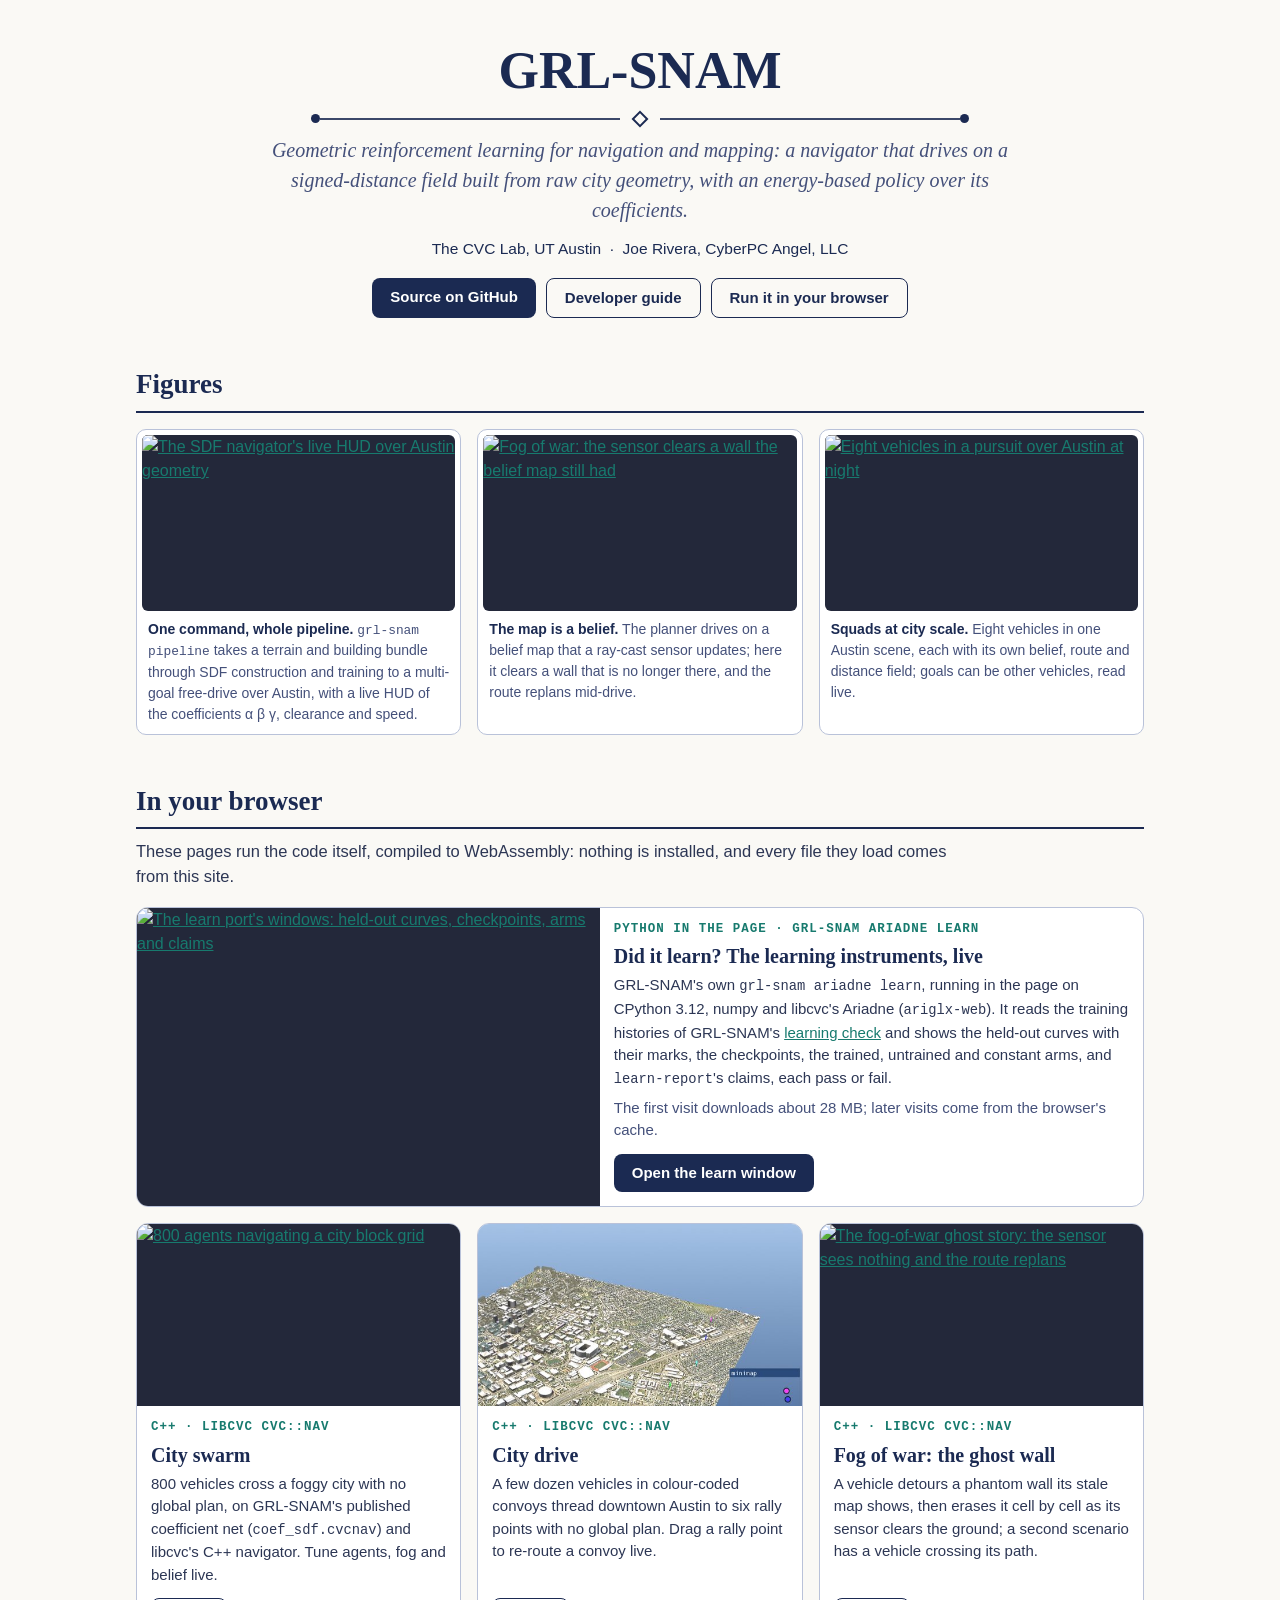
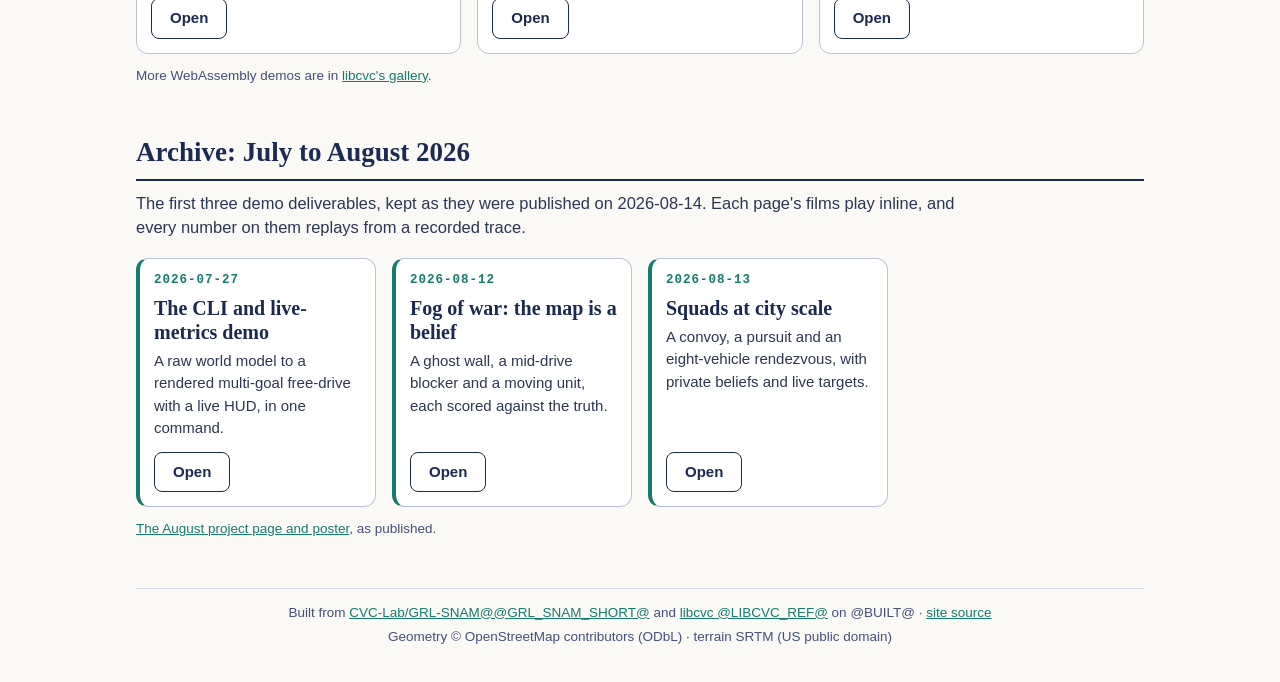
==== site/index.html @ 5bf533a5 "Build the site from CVC-Lab/GRL-SNAM main with an Actions workflow The site becomes GRL-SNAM's proje" ====
<!DOCTYPE html>
<html lang="en">
<head>
<meta charset="utf-8">
<meta name="viewport" content="width=device-width, initial-scale=1">
<title>GRL-SNAM</title>
<meta name="description" content="GRL-SNAM: geometric reinforcement learning for navigation and mapping. Figures, demos that run in the browser, and the July to August 2026 deliverables.">
<link rel="stylesheet" href="style.css">
</head>
<body>
<div class="wrap">

  <h1>GRL-SNAM</h1>
  <div class="ornament"><span class="dot"></span><span class="line"></span><span class="diamond"></span><span class="line"></span><span class="dot"></span></div>
  <p class="tagline">Geometric reinforcement learning for navigation and mapping: a navigator that drives on a
  signed-distance field built from raw city geometry, with an energy-based policy over its coefficients.</p>
  <p class="authors">The CVC Lab, UT Austin &nbsp;·&nbsp; Joe Rivera, CyberPC Angel, LLC</p>
  <div class="actions">
    <a class="btn" href="https://github.com/CVC-Lab/GRL-SNAM">Source on GitHub</a>
    <a class="btn ghost" href="https://github.com/CVC-Lab/GRL-SNAM/blob/main/docs/developer-guide.md">Developer guide</a>
    <a class="btn ghost" href="#browser">Run it in your browser</a>
  </div>

  <h2 id="figures">Figures</h2>
  <div class="figures">
    <figure>
      <a href="archive/2026-08/assets/grl_freedrive_hud.png"><img src="archive/2026-08/assets/grl_freedrive_hud.png" alt="The SDF navigator's live HUD over Austin geometry" loading="lazy"></a>
      <figcaption><b>One command, whole pipeline.</b> <code>grl-snam pipeline</code> takes a terrain and
      building bundle through SDF construction and training to a multi-goal free-drive over Austin, with a
      live HUD of the coefficients α β γ, clearance and speed.</figcaption>
    </figure>
    <figure>
      <a href="archive/2026-08/assets/fog_ghost_c.png"><img src="archive/2026-08/assets/fog_ghost_c.png" alt="Fog of war: the sensor clears a wall the belief map still had" loading="lazy"></a>
      <figcaption><b>The map is a belief.</b> The planner drives on a belief map that a ray-cast sensor
      updates; here it clears a wall that is no longer there, and the route replans mid-drive.</figcaption>
    </figure>
    <figure>
      <a href="archive/2026-08/assets/city_pursuit.png"><img src="archive/2026-08/assets/city_pursuit.png" alt="Eight vehicles in a pursuit over Austin at night" loading="lazy"></a>
      <figcaption><b>Squads at city scale.</b> Eight vehicles in one Austin scene, each with its own belief,
      route and distance field; goals can be other vehicles, read live.</figcaption>
    </figure>
  </div>

  <h2 id="browser">In your browser</h2>
  <p class="lede">These pages run the code itself, compiled to WebAssembly: nothing is installed, and every
  file they load comes from this site.</p>
  <div class="cards">
<!-- learn:begin -->
    <div class="card feature">
      <a class="thumb" href="learn/"><img src="img/learn.png" alt="The learn port's windows: held-out curves, checkpoints, arms and claims"></a>
      <div class="body">
        <div class="tag">Python in the page · grl-snam ariadne learn</div>
        <h3>Did it learn? The learning instruments, live</h3>
        <p>GRL-SNAM's own <code>grl-snam ariadne learn</code>, running in the page on CPython 3.12, numpy
        and libcvc's Ariadne (<code>ariglx-web</code>). It reads the training histories of GRL-SNAM's
        <a href="https://github.com/CVC-Lab/GRL-SNAM/blob/main/docs/learning-validation.md">learning check</a>
        and shows the held-out curves with their marks, the checkpoints, the trained, untrained and
        constant arms, and <code>learn-report</code>'s claims, each pass or fail.</p>
        <p class="note">The first visit downloads about 28 MB; later visits come from the browser's cache.</p>
        <div class="go"><a class="btn" href="learn/">Open the learn window</a></div>
      </div>
    </div>
<!-- learn:end -->
    <div class="card">
      <a class="thumb" href="https://transfix.github.io/libcvc/nav_city_swarm/"><img src="img/nav_city_swarm.jpg" alt="800 agents navigating a city block grid" loading="lazy"></a>
      <div class="body">
        <div class="tag">C++ · libcvc cvc::nav</div>
        <h3>City swarm</h3>
        <p>800 vehicles cross a foggy city with no global plan, on GRL-SNAM's published coefficient net
        (<code>coef_sdf.cvcnav</code>) and libcvc's C++ navigator. Tune agents, fog and belief live.</p>
        <div class="go"><a class="btn ghost" href="https://transfix.github.io/libcvc/nav_city_swarm/">Open</a></div>
      </div>
    </div>
    <div class="card">
      <a class="thumb" href="https://transfix.github.io/libcvc/nav_city_drive/"><img src="img/nav_city_drive.jpg" alt="Convoys over downtown Austin, with the minimap" loading="lazy"></a>
      <div class="body">
        <div class="tag">C++ · libcvc cvc::nav</div>
        <h3>City drive</h3>
        <p>A few dozen vehicles in colour-coded convoys thread downtown Austin to six rally points with no
        global plan. Drag a rally point to re-route a convoy live.</p>
        <div class="go"><a class="btn ghost" href="https://transfix.github.io/libcvc/nav_city_drive/">Open</a></div>
      </div>
    </div>
    <div class="card">
      <a class="thumb" href="https://transfix.github.io/libcvc/nav_fog_ghost/"><img src="img/nav_fog_ghost.jpg" alt="The fog-of-war ghost story: the sensor sees nothing and the route replans" loading="lazy"></a>
      <div class="body">
        <div class="tag">C++ · libcvc cvc::nav</div>
        <h3>Fog of war: the ghost wall</h3>
        <p>A vehicle detours a phantom wall its stale map shows, then erases it cell by cell as its sensor
        clears the ground; a second scenario has a vehicle crossing its path.</p>
        <div class="go"><a class="btn ghost" href="https://transfix.github.io/libcvc/nav_fog_ghost/">Open</a></div>
      </div>
    </div>
  </div>
  <p class="note">More WebAssembly demos are in <a href="https://transfix.github.io/libcvc/">libcvc's gallery</a>.</p>

  <h2 id="archive">Archive: July to August 2026</h2>
  <p class="lede">The first three demo deliverables, kept as they were published on 2026-08-14. Each page's
  films play inline, and every number on them replays from a recorded trace.</p>
  <div class="cards compact">
    <div class="card">
      <div class="body">
        <div class="tag">2026-07-27</div>
        <h3>The CLI and live-metrics demo</h3>
        <p>A raw world model to a rendered multi-goal free-drive with a live HUD, in one command.</p>
        <div class="go"><a class="btn ghost" href="archive/2026-08/2026-07-grl-snam-cli-demo/">Open</a></div>
      </div>
    </div>
    <div class="card">
      <div class="body">
        <div class="tag">2026-08-12</div>
        <h3>Fog of war: the map is a belief</h3>
        <p>A ghost wall, a mid-drive blocker and a moving unit, each scored against the truth.</p>
        <div class="go"><a class="btn ghost" href="archive/2026-08/2026-08-fog-of-war-nav/">Open</a></div>
      </div>
    </div>
    <div class="card">
      <div class="body">
        <div class="tag">2026-08-13</div>
        <h3>Squads at city scale</h3>
        <p>A convoy, a pursuit and an eight-vehicle rendezvous, with private beliefs and live targets.</p>
        <div class="go"><a class="btn ghost" href="archive/2026-08/2026-08-fog-of-war-at-city-scale/">Open</a></div>
      </div>
    </div>
  </div>
  <p class="note"><a href="archive/2026-08/">The August project page and poster</a>, as published.</p>

  <div class="foot">
    <p>Built from <a href="https://github.com/CVC-Lab/GRL-SNAM/tree/@GRL_SNAM_SHA@">CVC-Lab/GRL-SNAM@@GRL_SNAM_SHORT@</a>
    and <a href="https://github.com/transfix/libcvc/tree/@LIBCVC_REF@">libcvc @LIBCVC_REF@</a> on @BUILT@ ·
    <a href="https://github.com/transfix/grl-snam-demos">site source</a></p>
    <p>Geometry © OpenStreetMap contributors (ODbL) · terrain SRTM (US public domain)</p>
  </div>

</div>
</body>
</html>
---- site/style.css ----
/* The landing page's style: the archive's palette and type (archive/2026-08/index.html), as tokens,
   with a dark variant. No inline style on the page, so it runs under a strict CSP. */
:root {
  --navy: #1b2a52; --navy-soft: #44507a; --hairline: #d3dae8; --card-line: #b9c2d9;
  --teal: #177a6e; --sienna: #b34e1f; --paper: #faf9f5; --body: #2c3654; --card: #ffffff;
  --tile: #23283a; --btn-text: #ffffff; --btn-hover: #2a3d74;
  color-scheme: light dark;
}
@media (prefers-color-scheme: dark) {
  :root {
    --navy: #c9d4f2; --navy-soft: #9aa6c8; --hairline: #2c3550; --card-line: #36405e;
    --teal: #4fc3b0; --sienna: #e08a5c; --paper: #11151f; --body: #d6dcec; --card: #181d2a;
    --tile: #0d1117; --btn-text: #11151f; --btn-hover: #e4eaf8;
  }
}
* { margin: 0; padding: 0; box-sizing: border-box; }
body { background: var(--paper); color: var(--body); line-height: 1.5;
       font-family: "Segoe UI", -apple-system, "Helvetica Neue", Arial, sans-serif; }
a { color: var(--teal); }
code { font-family: Consolas, "SF Mono", Menlo, monospace; font-size: .92em; }
.wrap { max-width: 1040px; margin: 0 auto; padding: 44px 16px 40px; }

h1 { font-family: Cambria, Georgia, "Times New Roman", serif; color: var(--navy);
     font-size: clamp(34px, 6vw, 52px); line-height: 1.05; text-align: center; }
.ornament { display: flex; align-items: center; justify-content: center; padding: 14px 0 10px; }
.ornament .line { width: min(300px, 28vw); height: 2px; background: var(--navy); opacity: .85; }
.ornament .dot { width: 9px; height: 9px; border-radius: 50%; background: var(--navy); }
.ornament .diamond { width: 12px; height: 12px; background: var(--paper); border: 2px solid var(--navy);
                     transform: rotate(45deg); margin: 0 14px; }
.tagline { font-family: Cambria, Georgia, serif; font-style: italic; color: var(--navy-soft);
           text-align: center; font-size: clamp(17px, 2.4vw, 20px); max-width: 760px; margin: 0 auto; }
.authors { text-align: center; font-size: 15.5px; color: var(--navy); padding-top: 12px; }
.actions { display: flex; flex-wrap: wrap; justify-content: center; gap: 10px; padding-top: 18px; }

.btn { display: inline-block; background: var(--navy); color: var(--btn-text); text-decoration: none;
       font-size: 15px; font-weight: 600; padding: 8px 18px; border-radius: 8px; }
.btn:hover { background: var(--btn-hover); }
.btn.ghost { background: transparent; color: var(--navy); border: 1.5px solid var(--navy); }
.btn.ghost:hover { background: var(--card); }

h2 { font-family: Cambria, Georgia, serif; color: var(--navy); font-size: 27px; margin: 46px 0 6px;
     border-bottom: 2px solid var(--navy); padding-bottom: 6px; }
p.lede { margin: 10px 0 18px; font-size: 16.5px; max-width: 820px; }

/* Figures: a grid of three, each a link to its full-size image. */
.figures { display: grid; grid-template-columns: repeat(3, minmax(0, 1fr)); gap: 16px; margin-top: 16px; }
.figures figure { background: var(--card); border: 1.5px solid var(--card-line); border-radius: 10px;
                  padding: 5px; display: flex; flex-direction: column; }
.figures img { display: block; width: 100%; aspect-ratio: 16 / 9; object-fit: contain; border-radius: 6px;
               background: var(--tile); }
.figures figcaption { font-size: 14px; color: var(--navy-soft); padding: 8px 6px 4px; }
.figures figcaption b { color: var(--navy); }

/* Galleries: cards with a thumbnail on top. */
.cards { display: grid; grid-template-columns: repeat(auto-fill, minmax(290px, 1fr)); gap: 16px;
         margin-top: 14px; }
.card { background: var(--card); border: 1.5px solid var(--card-line); border-radius: 12px; overflow: hidden;
        display: flex; flex-direction: column; }
.card .thumb { display: block; aspect-ratio: 16 / 9; background: var(--tile); }
.card .thumb img { display: block; width: 100%; height: 100%; object-fit: cover; }
.card .thumb.text { display: flex; align-items: center; justify-content: center; text-decoration: none;
                    font-family: Consolas, Menlo, monospace; font-size: 18px; color: #5aa9e6; }
.card .body { padding: 12px 14px 14px; display: flex; flex-direction: column; gap: 6px; flex: 1; }
.card .tag { font-family: Consolas, Menlo, monospace; font-size: 12.5px; color: var(--teal); font-weight: 700;
             letter-spacing: 1px; text-transform: uppercase; }
.card h3 { font-family: Cambria, Georgia, serif; color: var(--navy); font-size: 20px; line-height: 1.2; }
.card p { font-size: 15px; }
.card .go { margin-top: auto; padding-top: 6px; }
.card.feature { grid-column: 1 / -1; flex-direction: row; }
.card.feature .thumb { flex: 0 0 46%; aspect-ratio: auto; min-height: 220px; }
.card.feature .thumb.text { font-size: 22px; flex-direction: column; gap: 6px; }
.card.feature .thumb.text small { font-size: 13px; color: #8fa3c4; }
.note { font-size: 13.5px; color: var(--navy-soft); }
.cards + .note { margin-top: 12px; }
.cards.compact { grid-template-columns: repeat(auto-fill, minmax(240px, 1fr)); }
.cards.compact .card { border-left: 4px solid var(--teal); }

.foot { border-top: 1.5px solid var(--hairline); margin-top: 48px; padding-top: 14px; text-align: center;
        font-size: 13.5px; color: var(--navy-soft); }
.foot p + p { margin-top: 4px; }

@media (max-width: 760px) {
  .figures { grid-template-columns: 1fr; }
  .card.feature { flex-direction: column; }
  .card.feature .thumb { flex: none; aspect-ratio: 16 / 9; min-height: 0; }
}
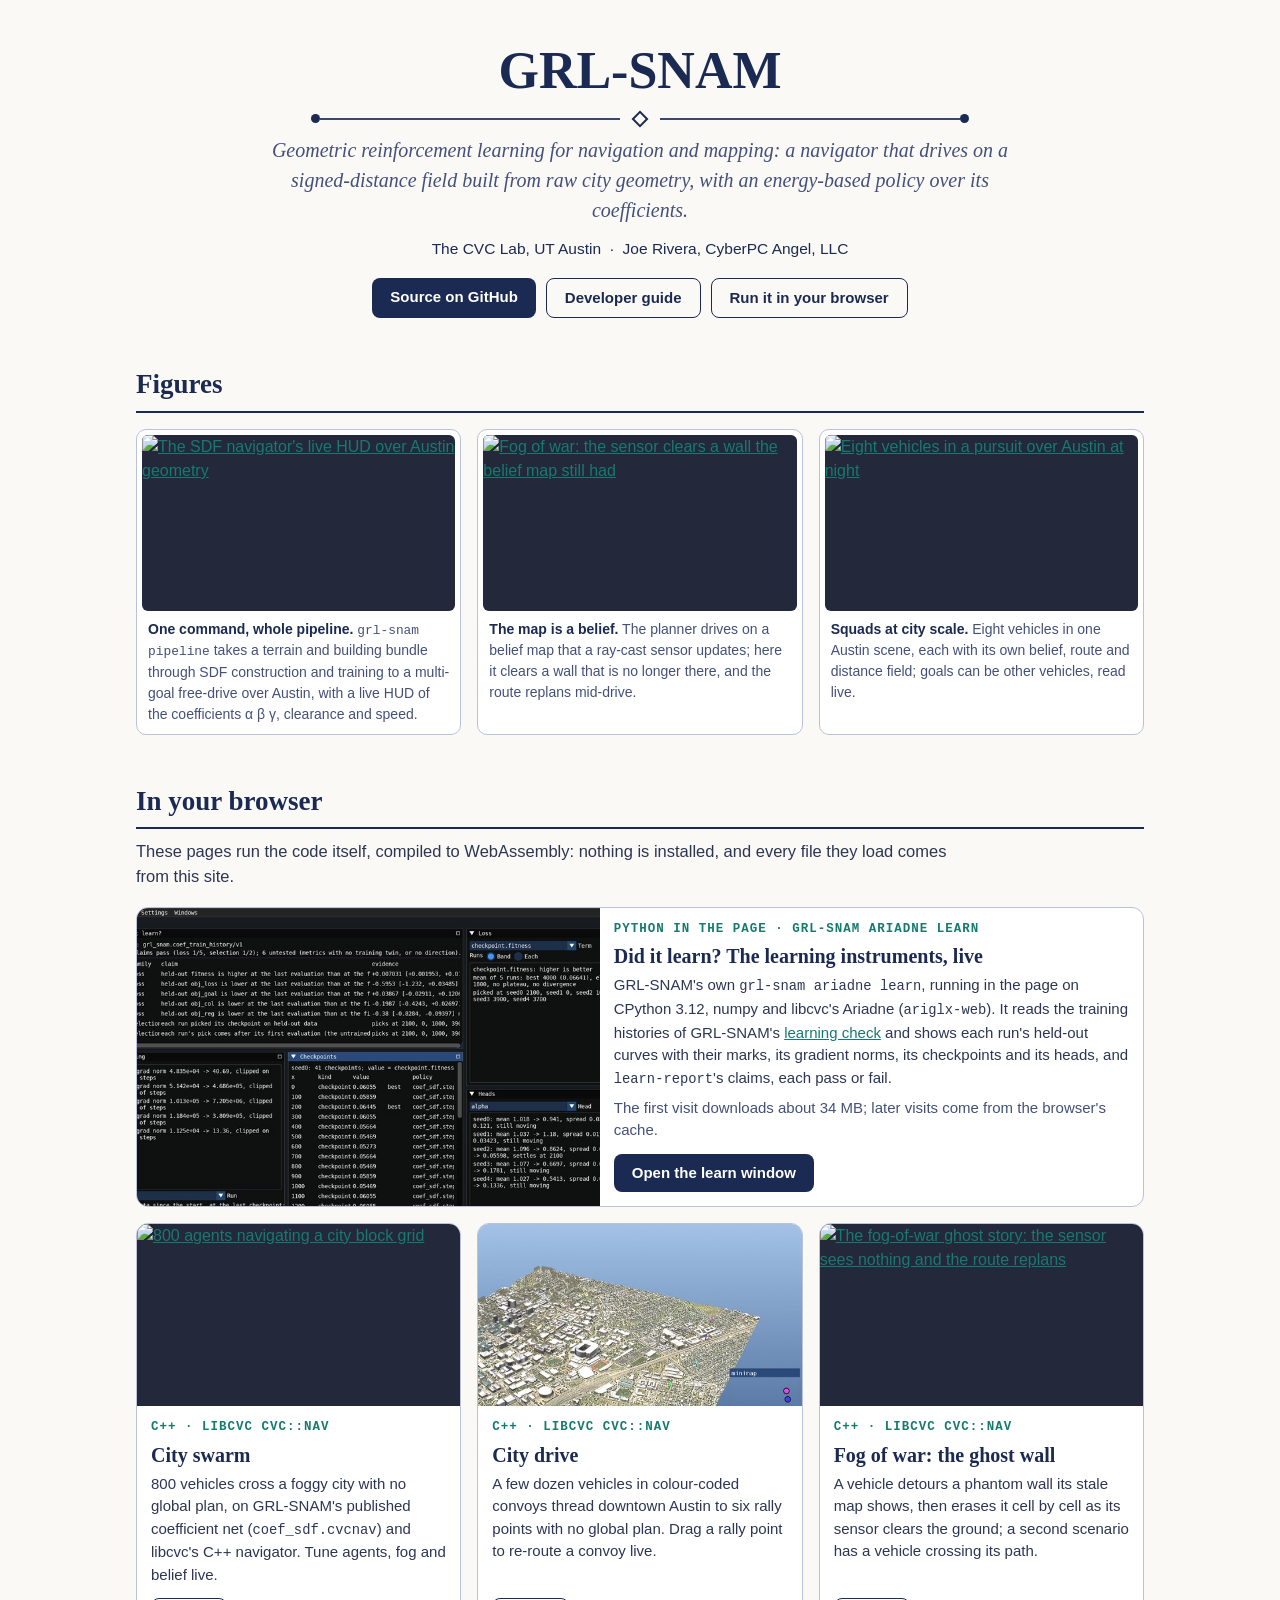
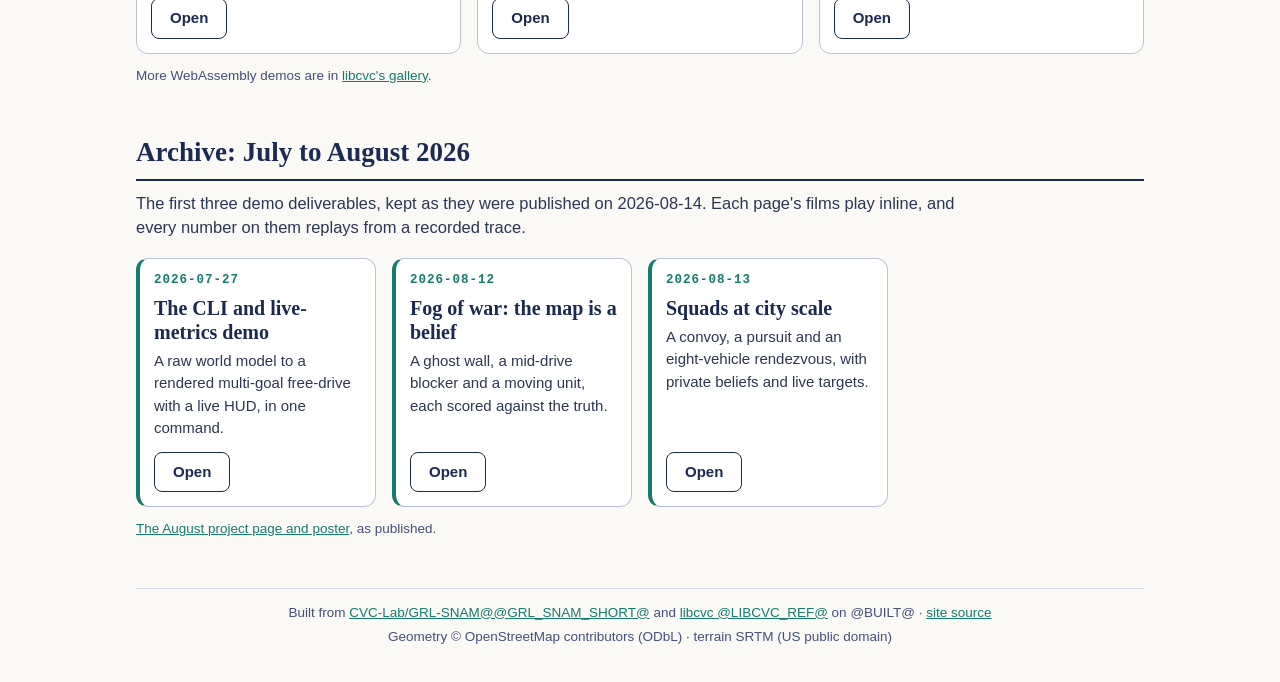
==== commit f853492d: "Use GRL-SNAM's learn-only assembly; the learn card's thumbnail - pages.yml calls `pages/assemble.py " ====
--- a/site/index.html
+++ b/site/index.html
@@ -47,16 +47,16 @@
   <div class="cards">
 <!-- learn:begin -->
     <div class="card feature">
-      <a class="thumb" href="learn/"><img src="img/learn.png" alt="The learn port's windows: held-out curves, checkpoints, arms and claims"></a>
+      <a class="thumb" href="learn/"><img src="img/learn.jpg" alt="The learn port's windows: held-out curves, checkpoints, arms and claims"></a>
       <div class="body">
         <div class="tag">Python in the page · grl-snam ariadne learn</div>
         <h3>Did it learn? The learning instruments, live</h3>
         <p>GRL-SNAM's own <code>grl-snam ariadne learn</code>, running in the page on CPython 3.12, numpy
         and libcvc's Ariadne (<code>ariglx-web</code>). It reads the training histories of GRL-SNAM's
         <a href="https://github.com/CVC-Lab/GRL-SNAM/blob/main/docs/learning-validation.md">learning check</a>
-        and shows the held-out curves with their marks, the checkpoints, the trained, untrained and
-        constant arms, and <code>learn-report</code>'s claims, each pass or fail.</p>
-        <p class="note">The first visit downloads about 28 MB; later visits come from the browser's cache.</p>
+        and shows each run's held-out curves with their marks, its gradient norms, its checkpoints and its
+        heads, and <code>learn-report</code>'s claims, each pass or fail.</p>
+        <p class="note">The first visit downloads about 34 MB; later visits come from the browser's cache.</p>
         <div class="go"><a class="btn" href="learn/">Open the learn window</a></div>
       </div>
     </div>
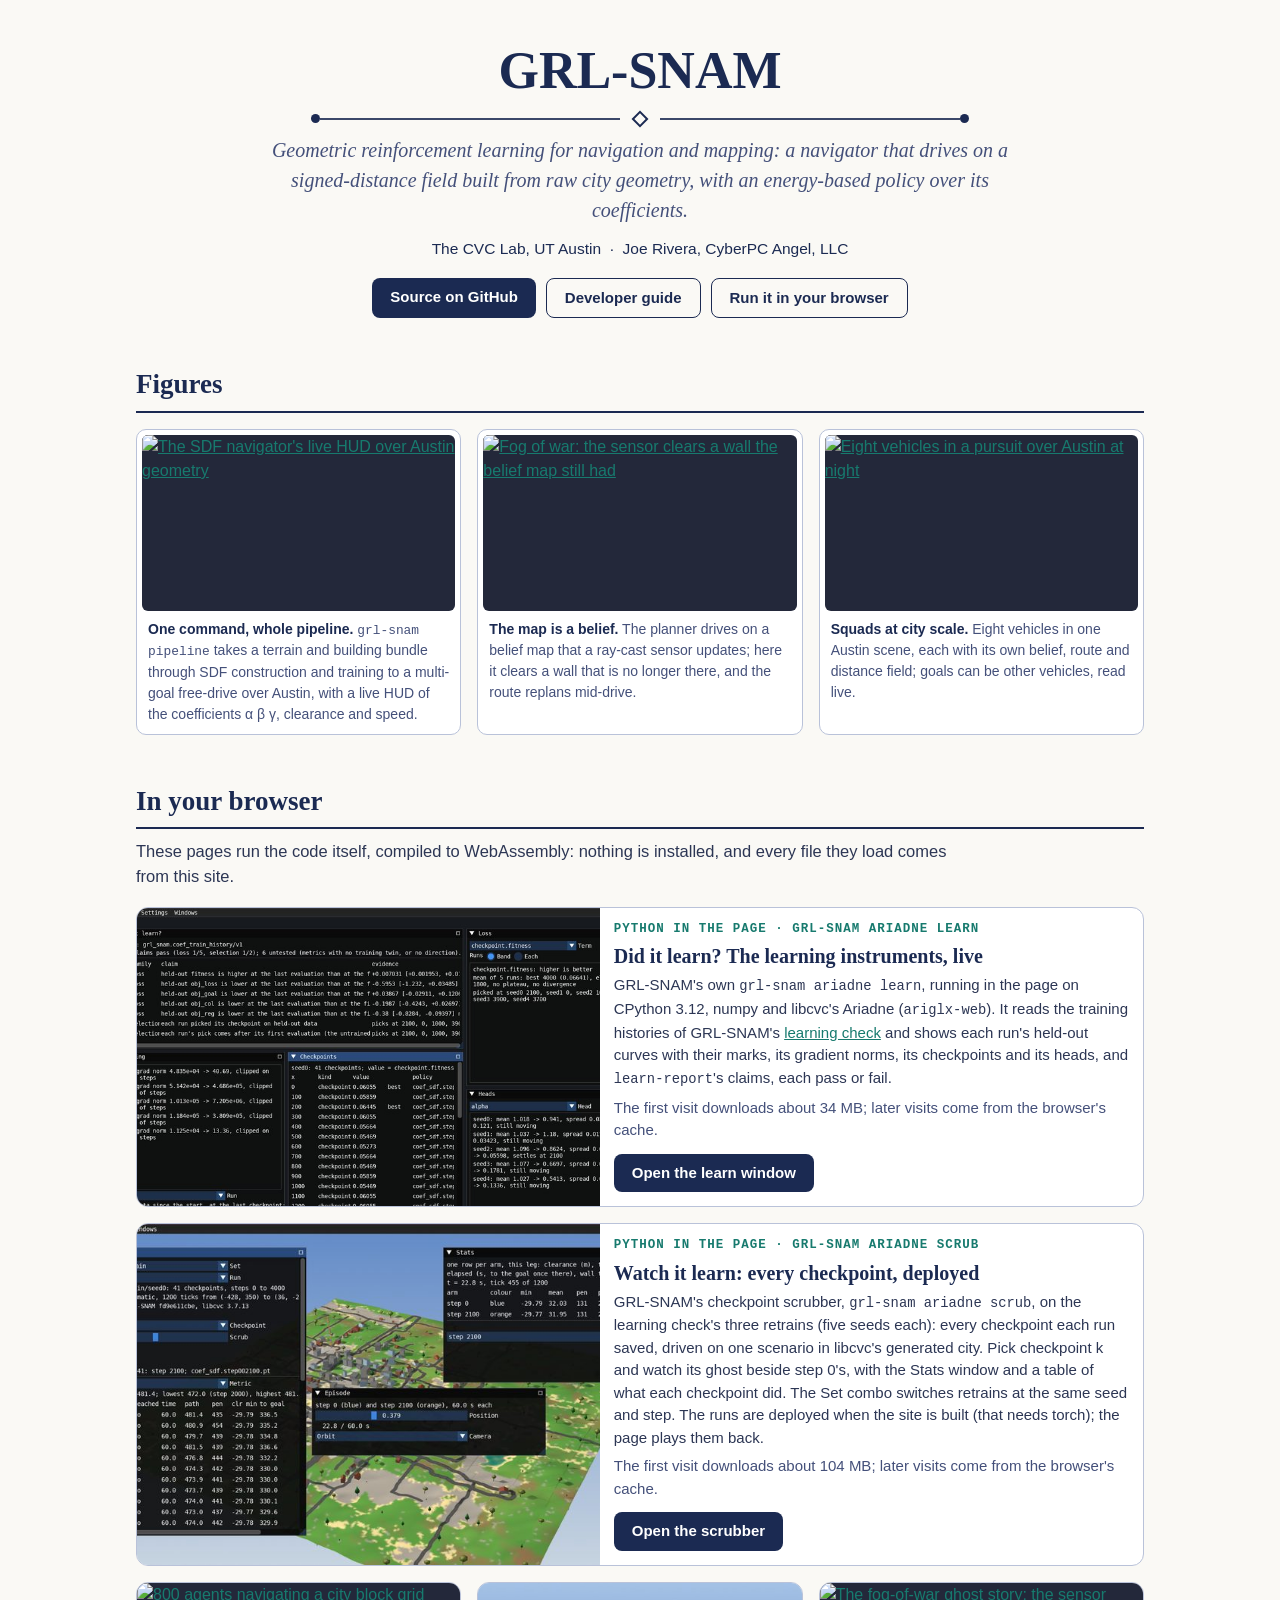
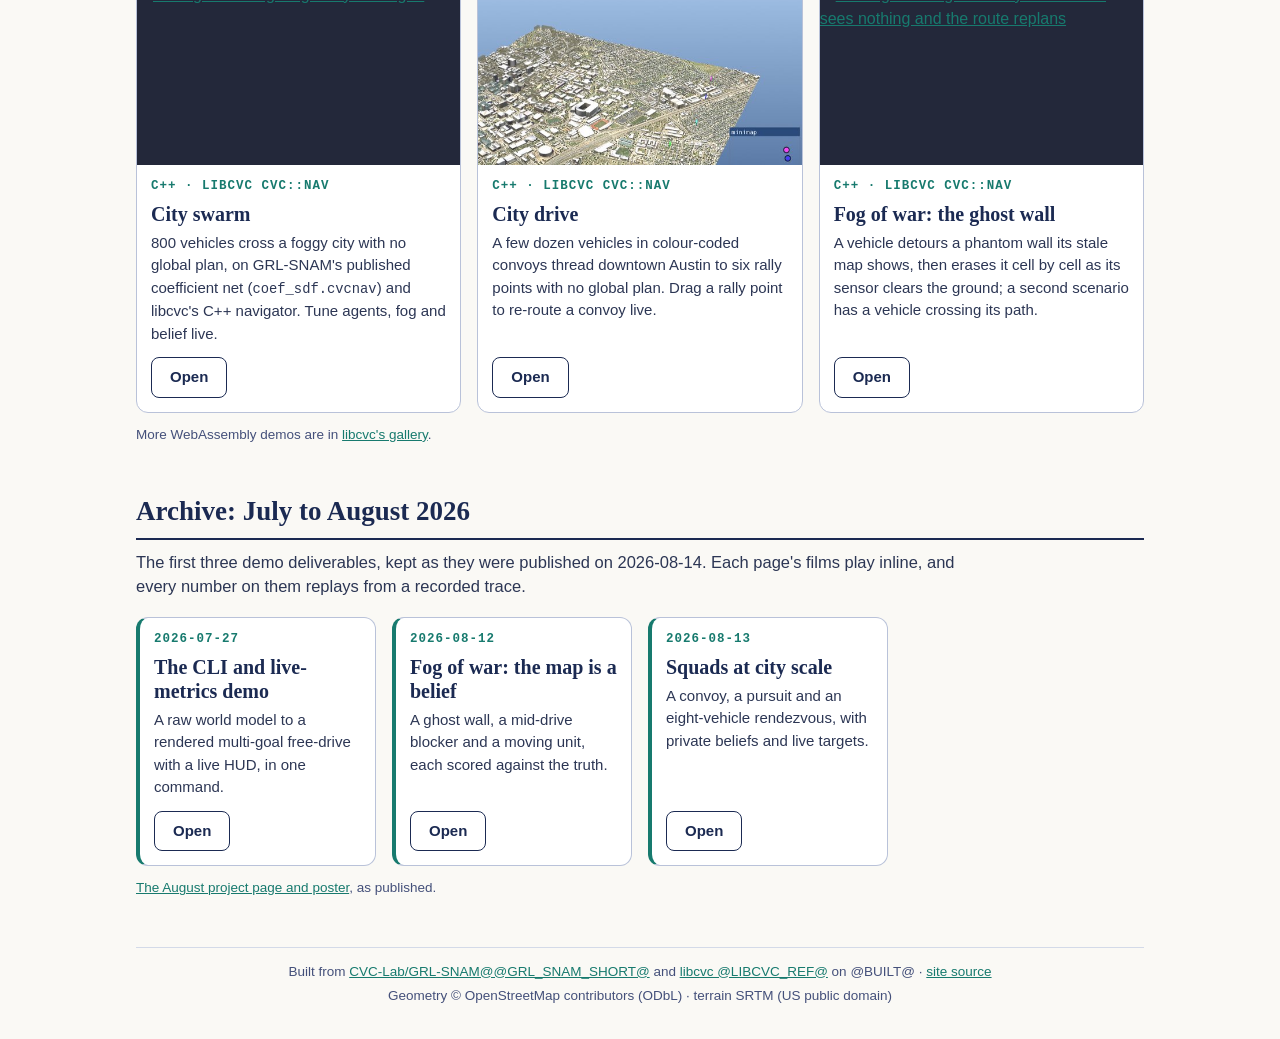
==== commit d7ed37d4: "Build from GRL-SNAM main, add the scrub page, publish learn/ and scrub/ pages.yml builds from CVC-La" ====
--- a/site/index.html
+++ b/site/index.html
@@ -61,6 +61,22 @@
       </div>
     </div>
 <!-- learn:end -->
+<!-- scrub:begin -->
+    <div class="card feature">
+      <a class="thumb" href="scrub/"><img src="img/scrub.jpg" alt="The scrub port: the checkpoint table, the Set and Run combos, and two ghosts in libcvc's generated city"></a>
+      <div class="body">
+        <div class="tag">Python in the page · grl-snam ariadne scrub</div>
+        <h3>Watch it learn: every checkpoint, deployed</h3>
+        <p>GRL-SNAM's checkpoint scrubber, <code>grl-snam ariadne scrub</code>, on the learning check's three
+        retrains (five seeds each): every checkpoint each run saved, driven on one scenario in libcvc's
+        generated city. Pick checkpoint k and watch its ghost beside step 0's, with the Stats window
+        and a table of what each checkpoint did. The Set combo switches retrains at the same seed and
+        step. The runs are deployed when the site is built (that needs torch); the page plays them back.</p>
+        <p class="note">The first visit downloads about 104 MB; later visits come from the browser's cache.</p>
+        <div class="go"><a class="btn" href="scrub/">Open the scrubber</a></div>
+      </div>
+    </div>
+<!-- scrub:end -->
     <div class="card">
       <a class="thumb" href="https://transfix.github.io/libcvc/nav_city_swarm/"><img src="img/nav_city_swarm.jpg" alt="800 agents navigating a city block grid" loading="lazy"></a>
       <div class="body">
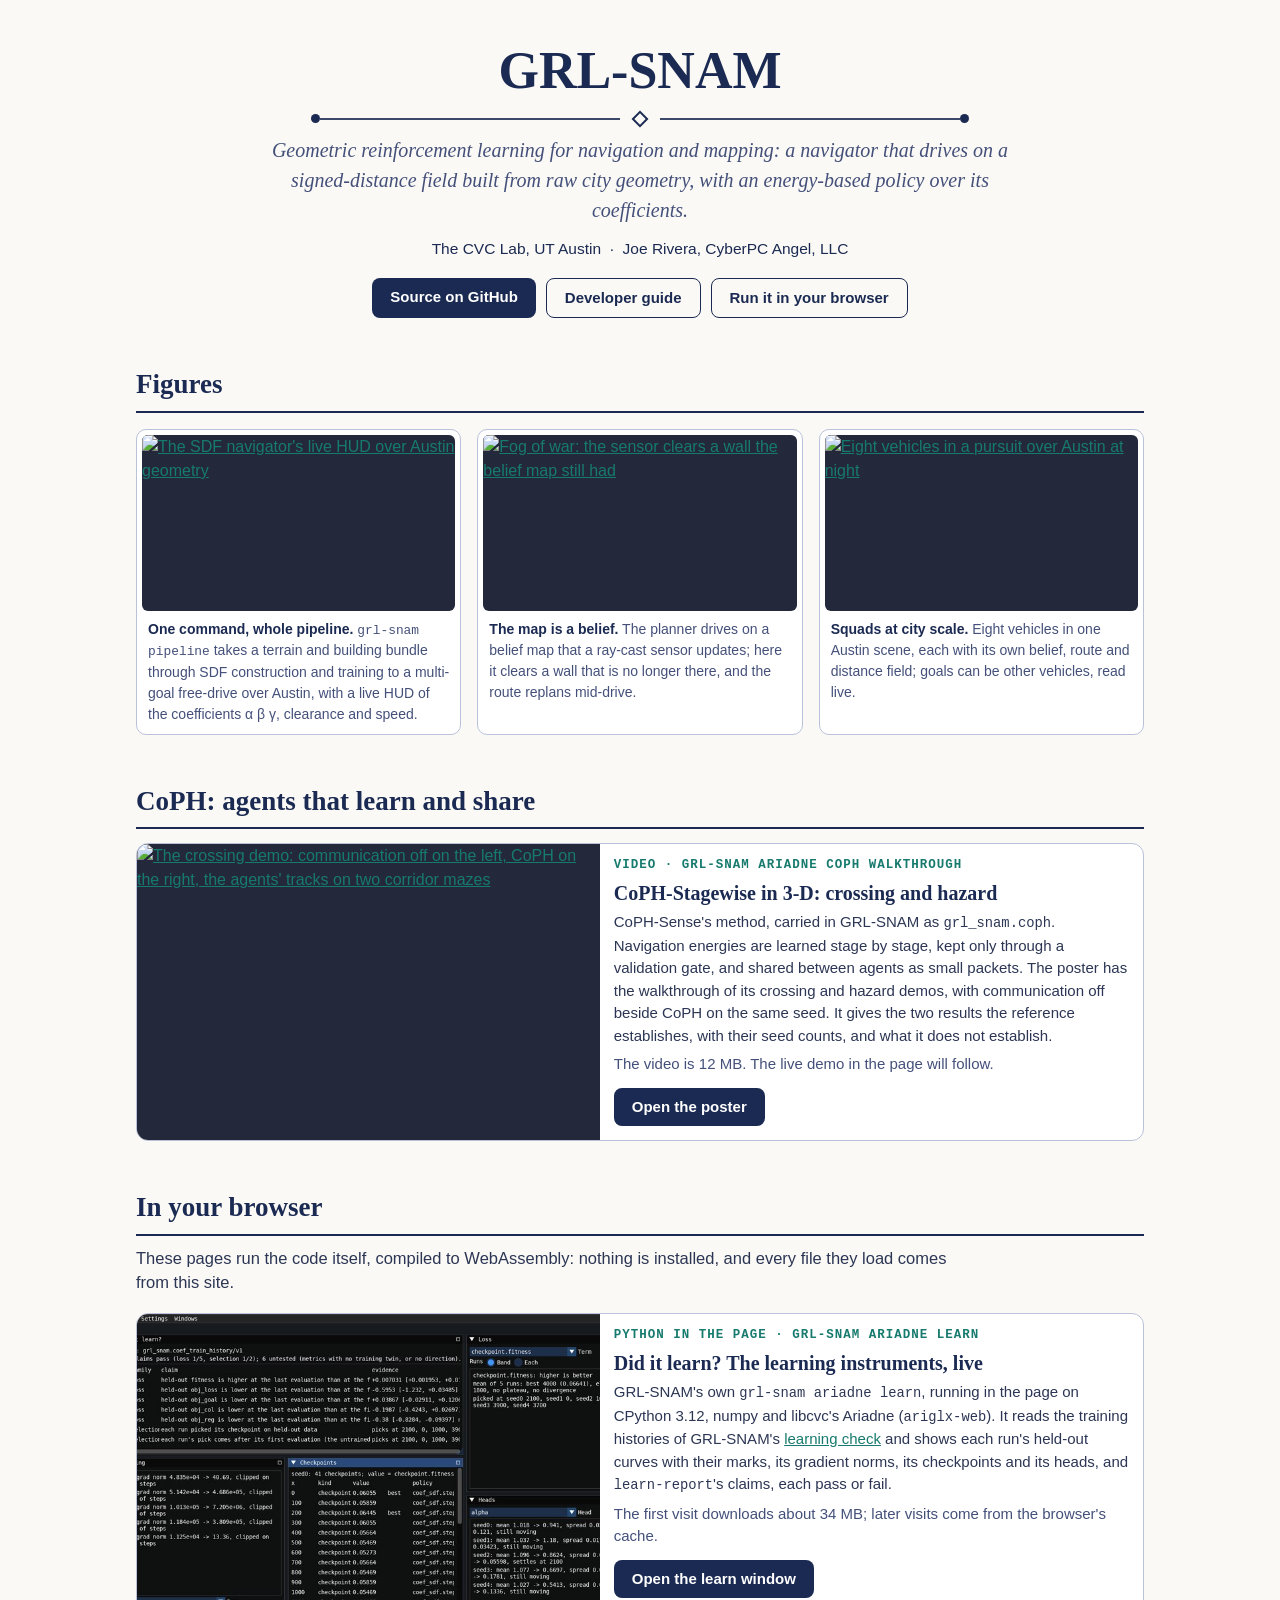
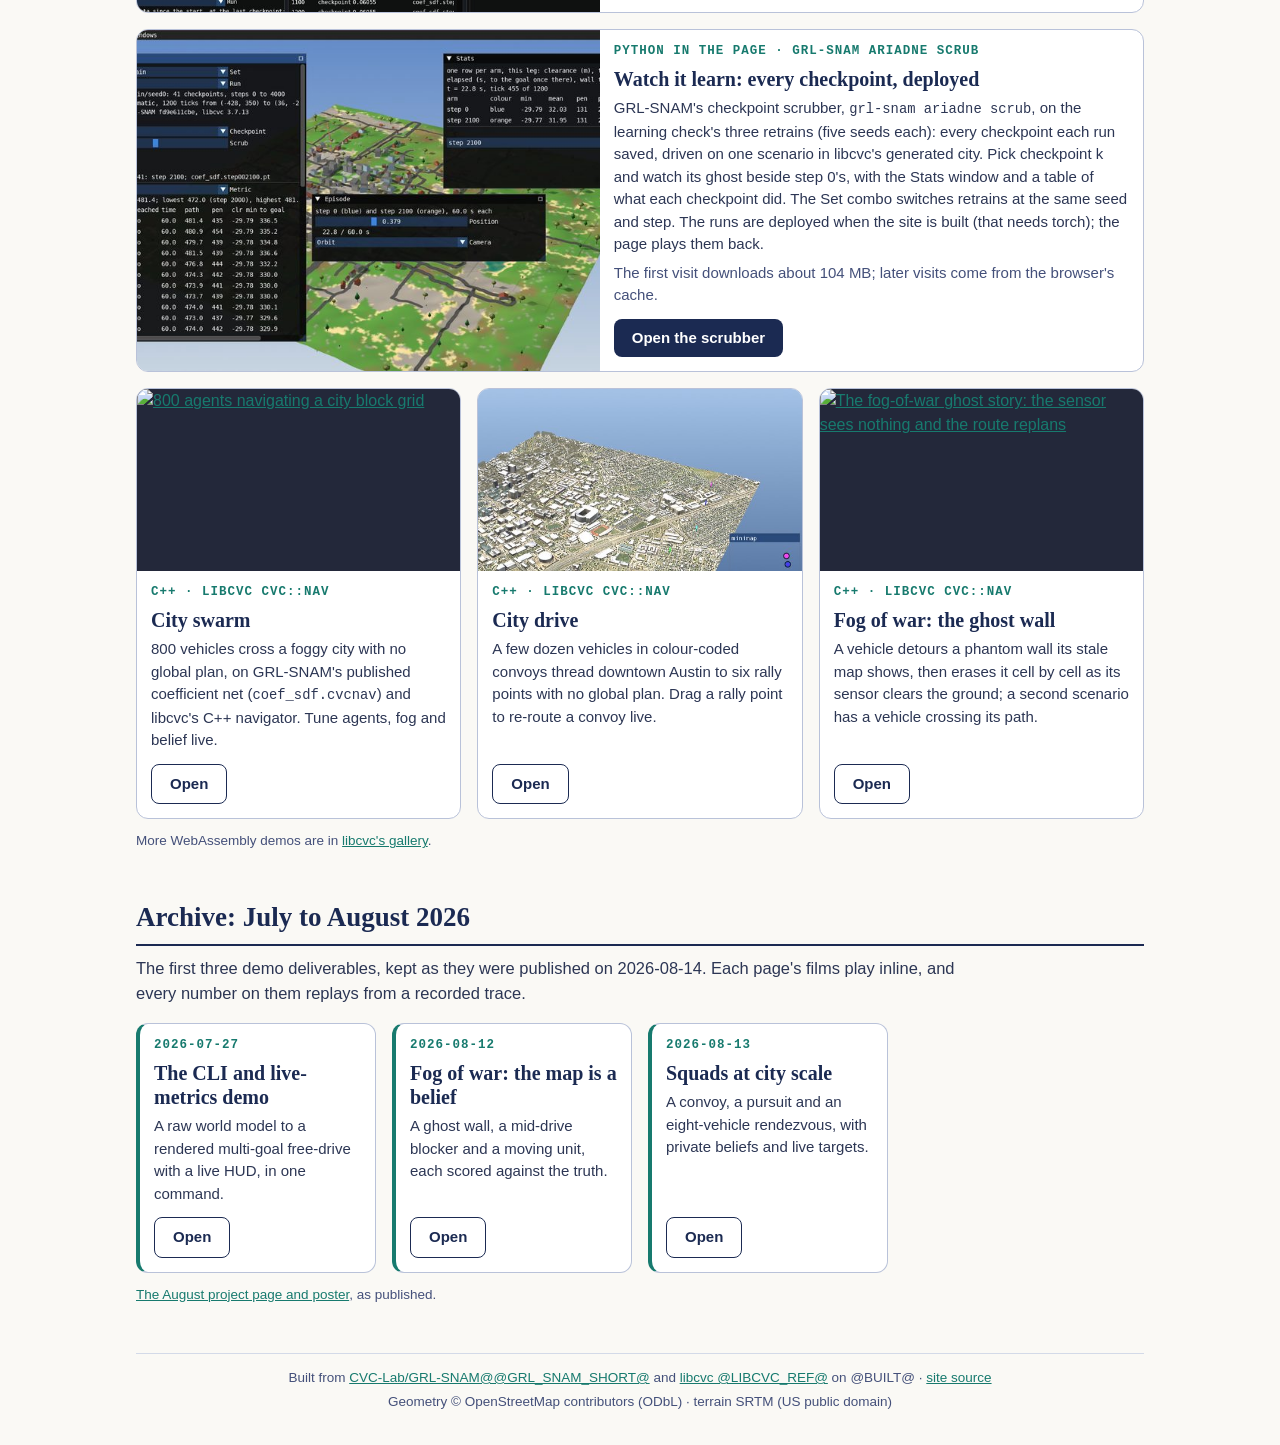
==== commit 07915a7f: "The CoPH poster: GRL-SNAM's coph/ page, and a card for it tools/assemble.sh copies GRL-SNAM's pages/" ====
--- a/site/index.html
+++ b/site/index.html
@@ -40,6 +40,26 @@
       route and distance field; goals can be other vehicles, read live.</figcaption>
     </figure>
   </div>
+
+<!-- coph:begin -->
+  <h2 id="coph">CoPH: agents that learn and share</h2>
+  <div class="cards">
+    <div class="card feature">
+      <a class="thumb" href="coph/"><img src="img/coph.jpg" alt="The crossing demo: communication off on the left, CoPH on the right, the agents' tracks on two corridor mazes"></a>
+      <div class="body">
+        <div class="tag">Video · grl-snam ariadne coph walkthrough</div>
+        <h3>CoPH-Stagewise in 3-D: crossing and hazard</h3>
+        <p>CoPH-Sense's method, carried in GRL-SNAM as <code>grl_snam.coph</code>. Navigation energies
+        are learned stage by stage, kept only through a validation gate, and shared between agents as
+        small packets. The poster has the walkthrough of its crossing and hazard demos, with
+        communication off beside CoPH on the same seed. It gives the two results the reference
+        establishes, with their seed counts, and what it does not establish.</p>
+        <p class="note">The video is 12 MB. The live demo in the page will follow.</p>
+        <div class="go"><a class="btn" href="coph/">Open the poster</a></div>
+      </div>
+    </div>
+  </div>
+<!-- coph:end -->
 
   <h2 id="browser">In your browser</h2>
   <p class="lede">These pages run the code itself, compiled to WebAssembly: nothing is installed, and every
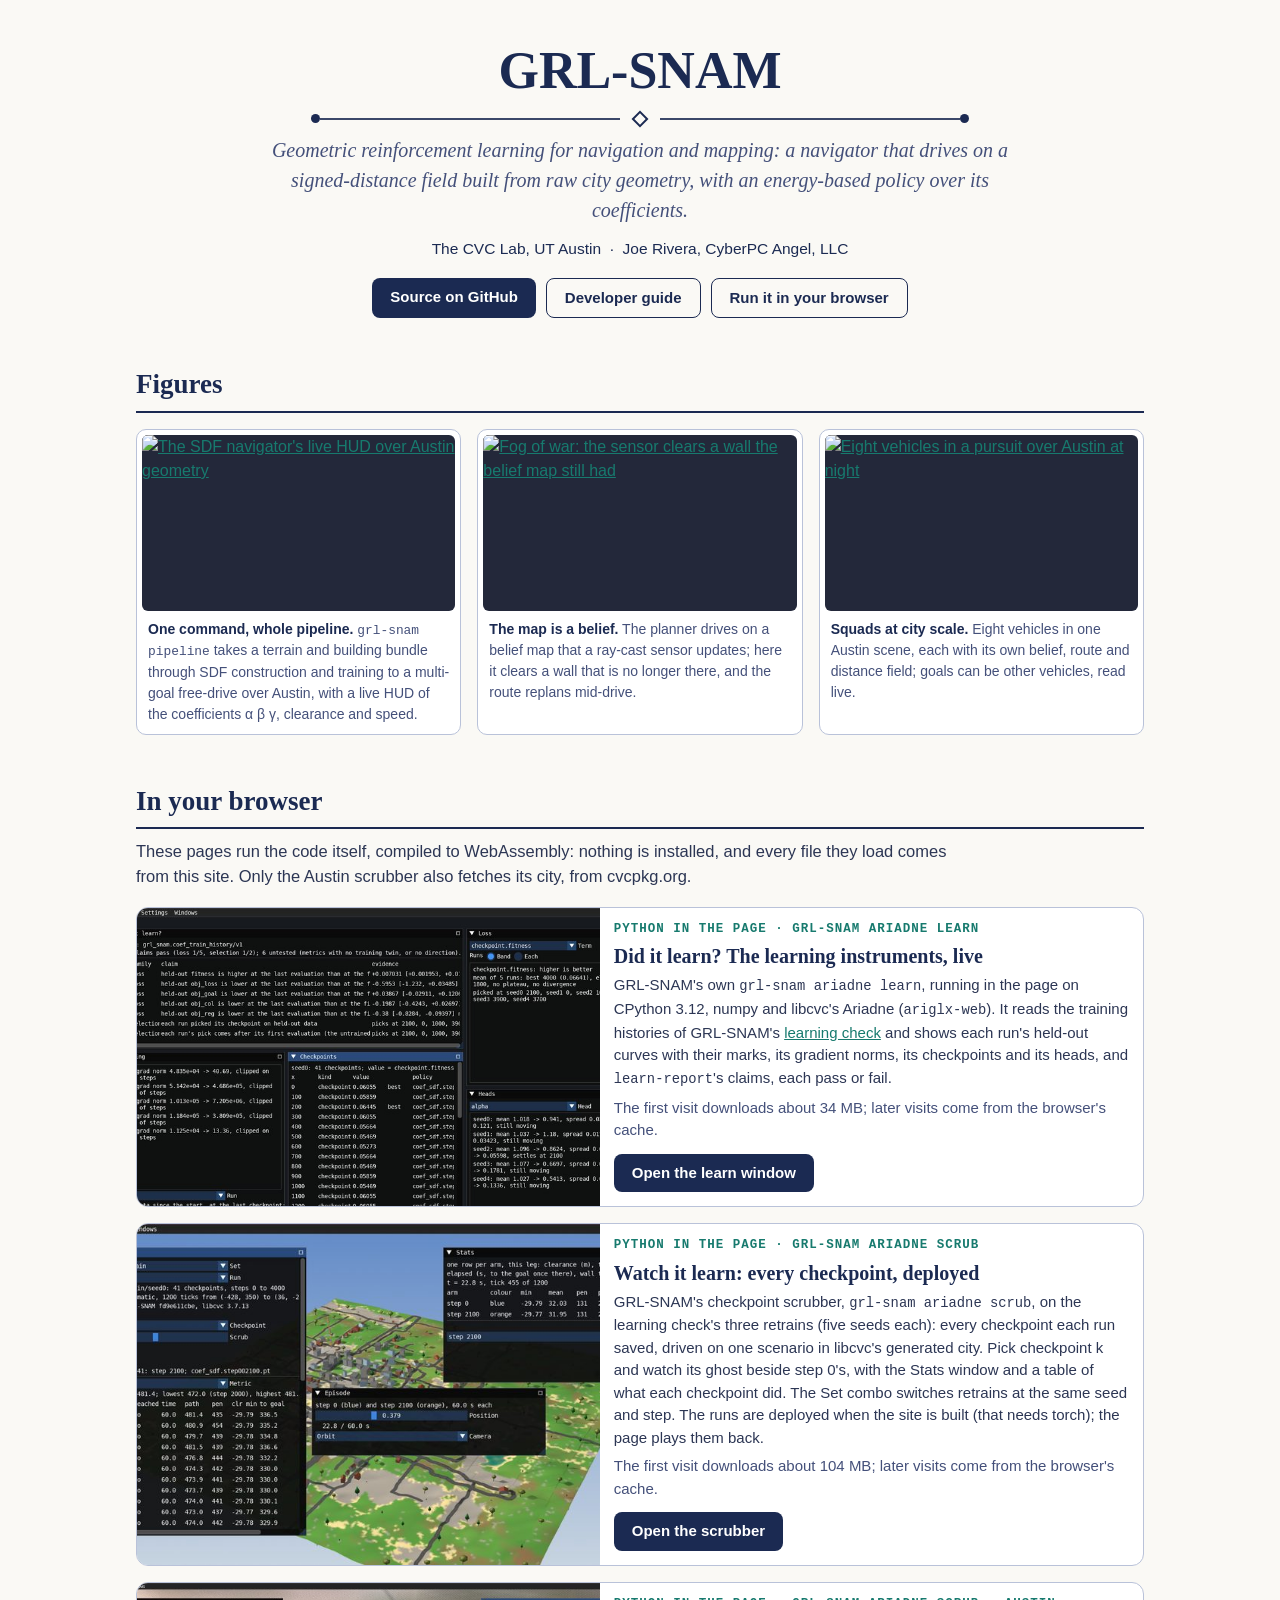
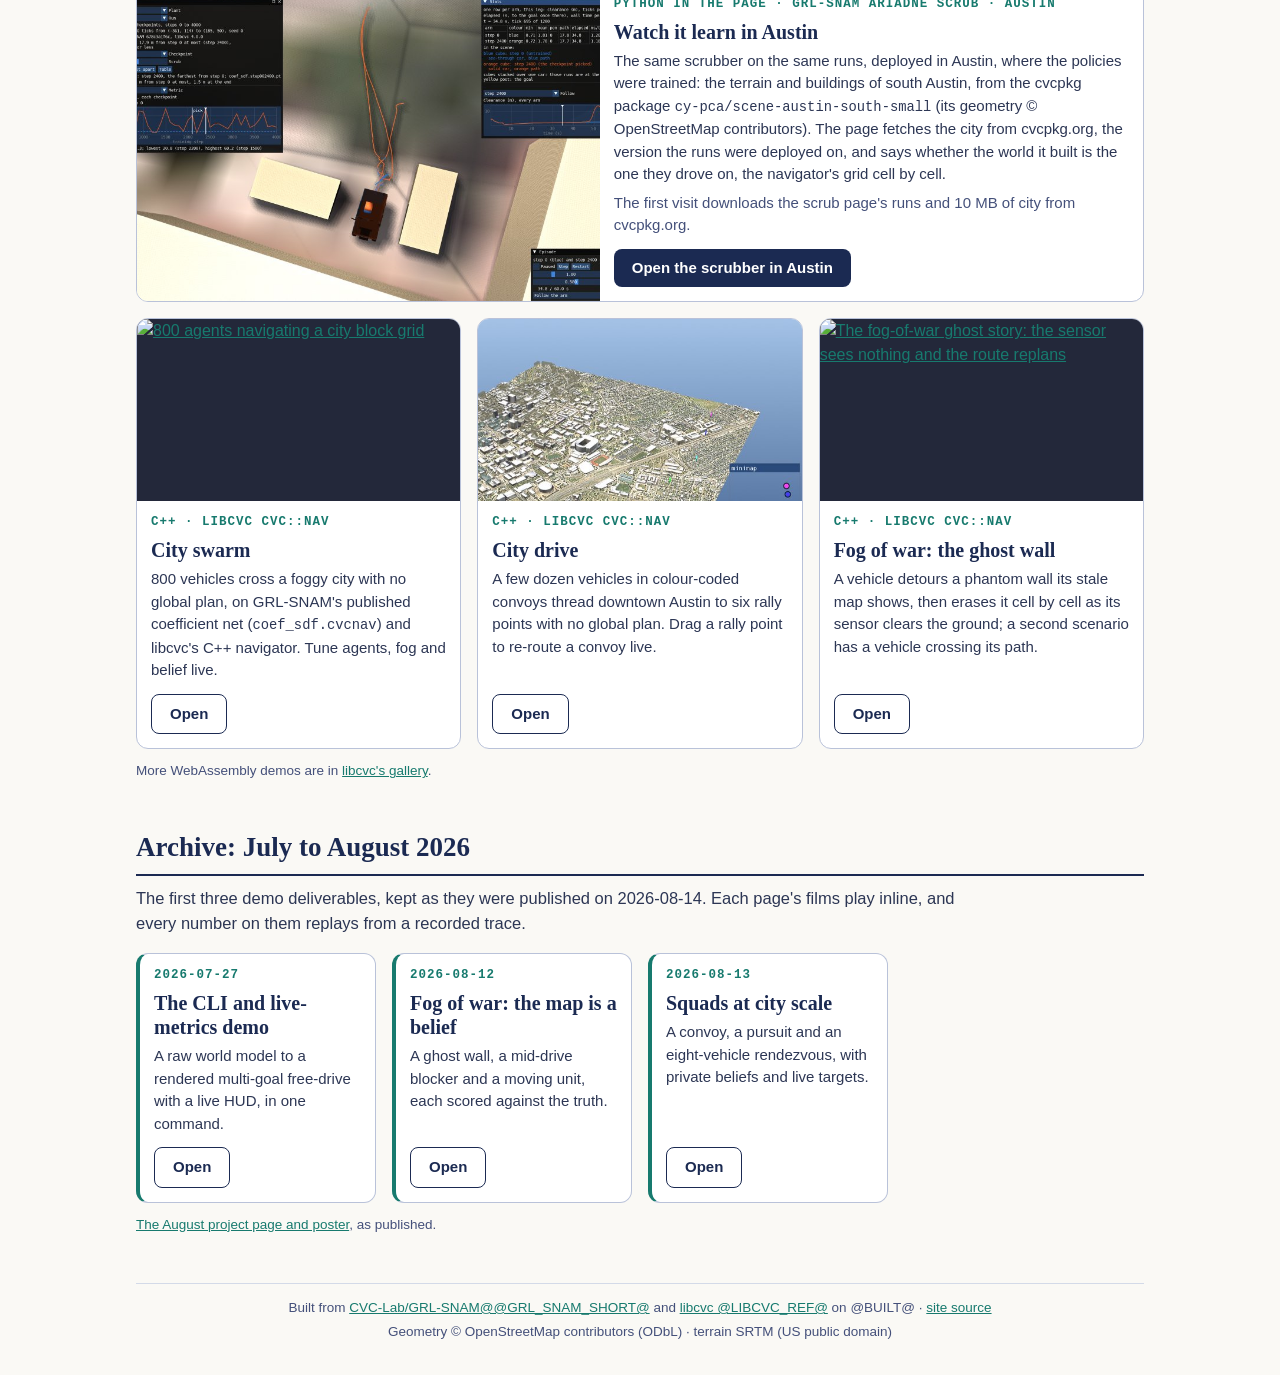
==== commit 72b14b50: "The scrub page in Austin beside scrub/ (scrub-austin/) Joe (2026-11-24) chose Austin as a second scr" ====
--- a/site/index.html
+++ b/site/index.html
@@ -41,29 +41,13 @@
     </figure>
   </div>
 
-<!-- coph:begin -->
-  <h2 id="coph">CoPH: agents that learn and share</h2>
-  <div class="cards">
-    <div class="card feature">
-      <a class="thumb" href="coph/"><img src="img/coph.jpg" alt="The crossing demo: communication off on the left, CoPH on the right, the agents' tracks on two corridor mazes"></a>
-      <div class="body">
-        <div class="tag">Video · grl-snam ariadne coph walkthrough</div>
-        <h3>CoPH-Stagewise in 3-D: crossing and hazard</h3>
-        <p>CoPH-Sense's method, carried in GRL-SNAM as <code>grl_snam.coph</code>. Navigation energies
-        are learned stage by stage, kept only through a validation gate, and shared between agents as
-        small packets. The poster has the walkthrough of its crossing and hazard demos, with
-        communication off beside CoPH on the same seed. It gives the two results the reference
-        establishes, with their seed counts, and what it does not establish.</p>
-        <p class="note">The video is 12 MB. The live demo in the page will follow.</p>
-        <div class="go"><a class="btn" href="coph/">Open the poster</a></div>
-      </div>
-    </div>
-  </div>
-<!-- coph:end -->
-
   <h2 id="browser">In your browser</h2>
   <p class="lede">These pages run the code itself, compiled to WebAssembly: nothing is installed, and every
-  file they load comes from this site.</p>
+  file they load comes from this site.
+<!-- scrub-austin:begin -->
+  Only the Austin scrubber also fetches its city, from cvcpkg.org.
+<!-- scrub-austin:end -->
+  </p>
   <div class="cards">
 <!-- learn:begin -->
     <div class="card feature">
@@ -97,6 +81,22 @@
       </div>
     </div>
 <!-- scrub:end -->
+<!-- scrub-austin:begin -->
+    <div class="card feature">
+      <a class="thumb" href="scrub-austin/"><img src="img/scrub-austin.jpg" alt="The scrub port in Austin: the Scrub and Stats windows, and checkpoint k's Humvee followed from above between Austin's buildings"></a>
+      <div class="body">
+        <div class="tag">Python in the page · grl-snam ariadne scrub · Austin</div>
+        <h3>Watch it learn in Austin</h3>
+        <p>The same scrubber on the same runs, deployed in Austin, where the policies were trained:
+        the terrain and buildings of south Austin, from the cvcpkg package
+        <code>cy-pca/scene-austin-south-small</code> (its geometry © OpenStreetMap contributors). The
+        page fetches the city from cvcpkg.org, the version the runs were deployed on, and says whether
+        the world it built is the one they drove on, the navigator's grid cell by cell.</p>
+        <p class="note">The first visit downloads the scrub page's runs and 10 MB of city from cvcpkg.org.</p>
+        <div class="go"><a class="btn" href="scrub-austin/">Open the scrubber in Austin</a></div>
+      </div>
+    </div>
+<!-- scrub-austin:end -->
     <div class="card">
       <a class="thumb" href="https://transfix.github.io/libcvc/nav_city_swarm/"><img src="img/nav_city_swarm.jpg" alt="800 agents navigating a city block grid" loading="lazy"></a>
       <div class="body">
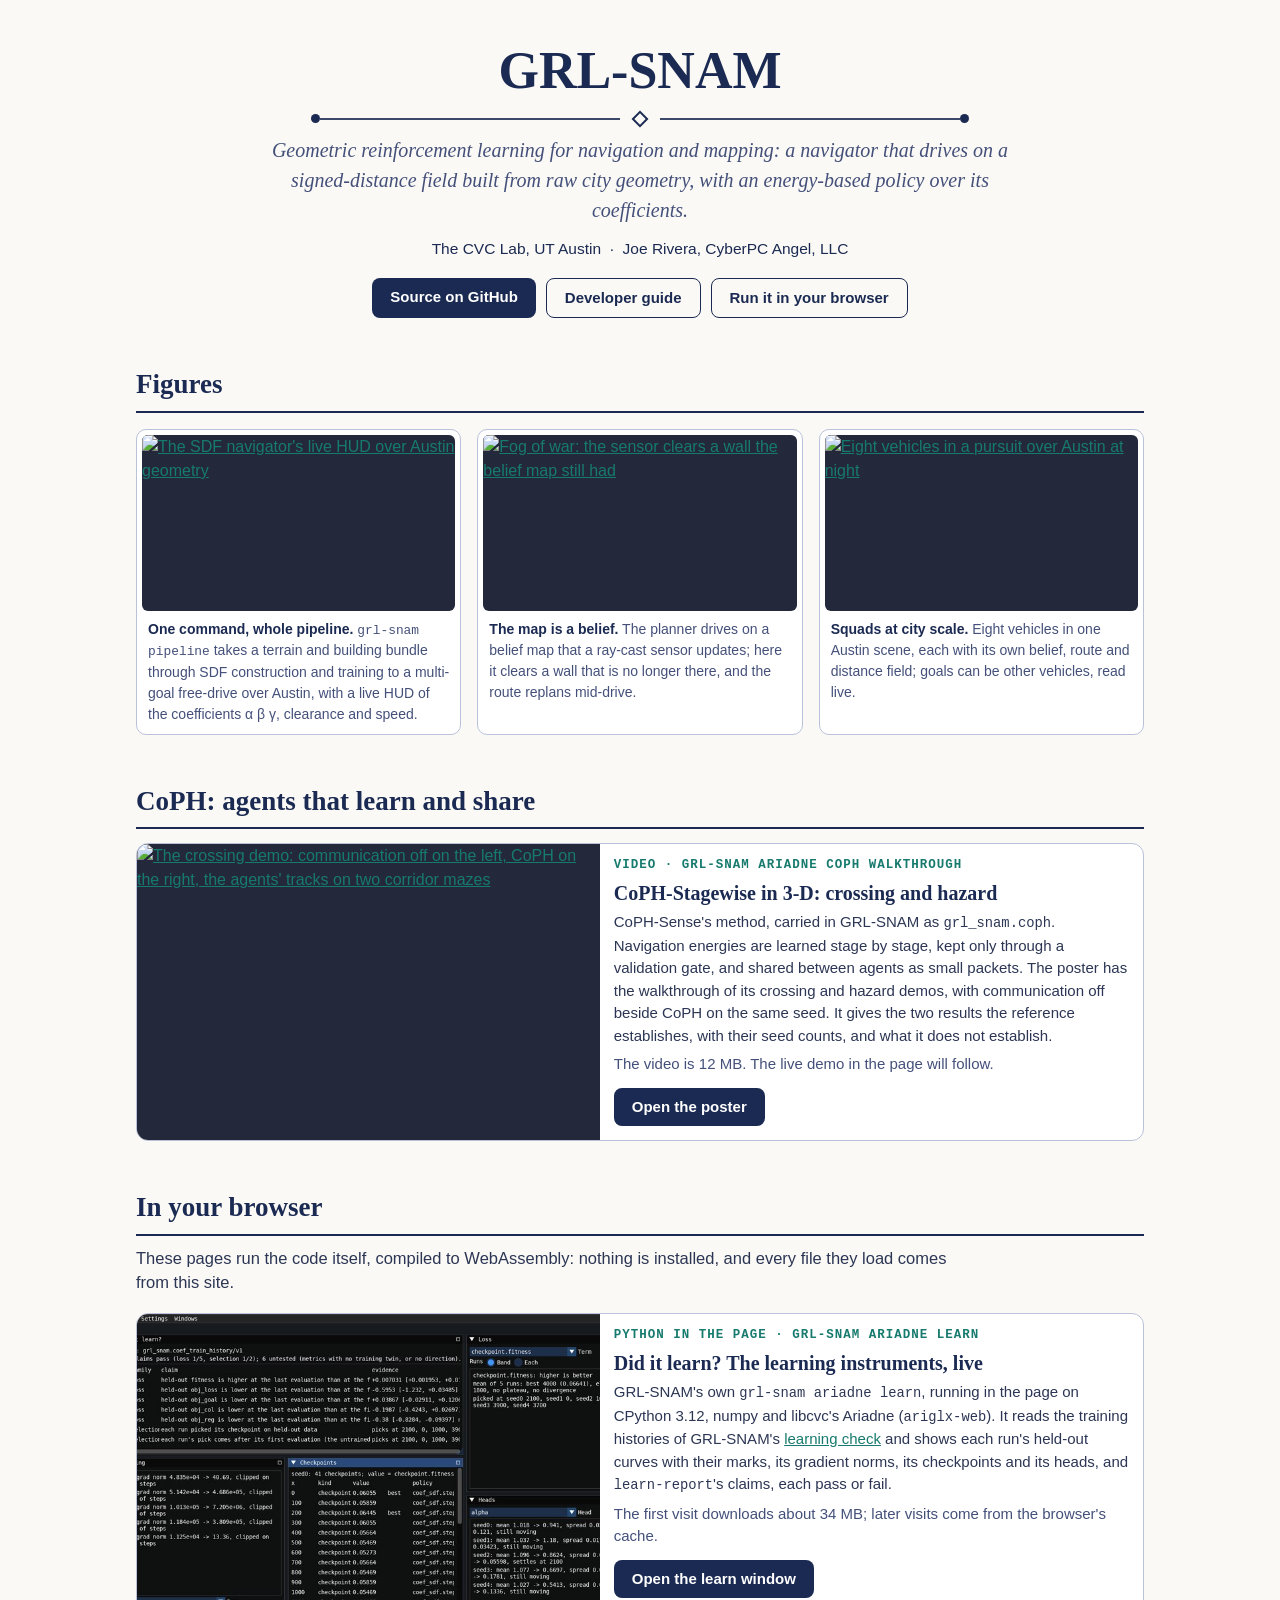
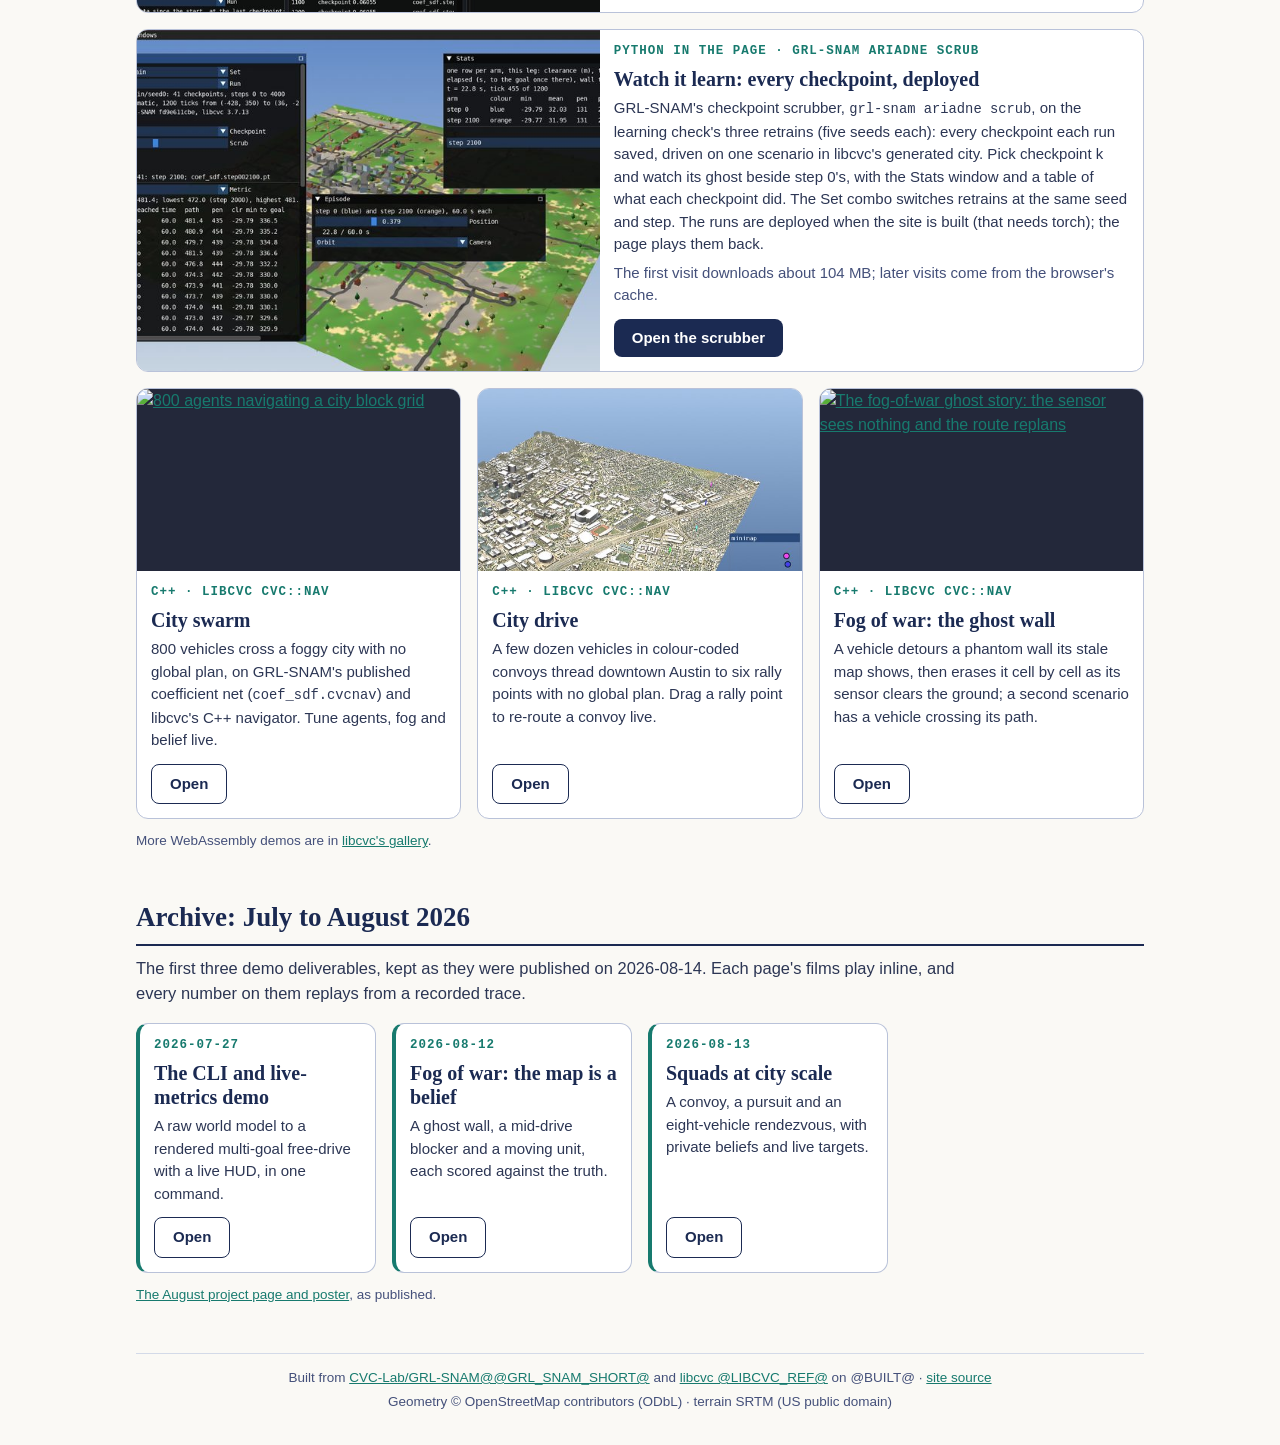
==== commit 874bab85: "The CoPH poster: GRL-SNAM's coph/ page, and a card for it (#4) tools/assemble.sh copies GRL-SNAM's p" ====
--- a/site/index.html
+++ b/site/index.html
@@ -41,13 +41,29 @@
     </figure>
   </div>
 
+<!-- coph:begin -->
+  <h2 id="coph">CoPH: agents that learn and share</h2>
+  <div class="cards">
+    <div class="card feature">
+      <a class="thumb" href="coph/"><img src="img/coph.jpg" alt="The crossing demo: communication off on the left, CoPH on the right, the agents' tracks on two corridor mazes"></a>
+      <div class="body">
+        <div class="tag">Video · grl-snam ariadne coph walkthrough</div>
+        <h3>CoPH-Stagewise in 3-D: crossing and hazard</h3>
+        <p>CoPH-Sense's method, carried in GRL-SNAM as <code>grl_snam.coph</code>. Navigation energies
+        are learned stage by stage, kept only through a validation gate, and shared between agents as
+        small packets. The poster has the walkthrough of its crossing and hazard demos, with
+        communication off beside CoPH on the same seed. It gives the two results the reference
+        establishes, with their seed counts, and what it does not establish.</p>
+        <p class="note">The video is 12 MB. The live demo in the page will follow.</p>
+        <div class="go"><a class="btn" href="coph/">Open the poster</a></div>
+      </div>
+    </div>
+  </div>
+<!-- coph:end -->
+
   <h2 id="browser">In your browser</h2>
   <p class="lede">These pages run the code itself, compiled to WebAssembly: nothing is installed, and every
-  file they load comes from this site.
-<!-- scrub-austin:begin -->
-  Only the Austin scrubber also fetches its city, from cvcpkg.org.
-<!-- scrub-austin:end -->
-  </p>
+  file they load comes from this site.</p>
   <div class="cards">
 <!-- learn:begin -->
     <div class="card feature">
@@ -81,22 +97,6 @@
       </div>
     </div>
 <!-- scrub:end -->
-<!-- scrub-austin:begin -->
-    <div class="card feature">
-      <a class="thumb" href="scrub-austin/"><img src="img/scrub-austin.jpg" alt="The scrub port in Austin: the Scrub and Stats windows, and checkpoint k's Humvee followed from above between Austin's buildings"></a>
-      <div class="body">
-        <div class="tag">Python in the page · grl-snam ariadne scrub · Austin</div>
-        <h3>Watch it learn in Austin</h3>
-        <p>The same scrubber on the same runs, deployed in Austin, where the policies were trained:
-        the terrain and buildings of south Austin, from the cvcpkg package
-        <code>cy-pca/scene-austin-south-small</code> (its geometry © OpenStreetMap contributors). The
-        page fetches the city from cvcpkg.org, the version the runs were deployed on, and says whether
-        the world it built is the one they drove on, the navigator's grid cell by cell.</p>
-        <p class="note">The first visit downloads the scrub page's runs and 10 MB of city from cvcpkg.org.</p>
-        <div class="go"><a class="btn" href="scrub-austin/">Open the scrubber in Austin</a></div>
-      </div>
-    </div>
-<!-- scrub-austin:end -->
     <div class="card">
       <a class="thumb" href="https://transfix.github.io/libcvc/nav_city_swarm/"><img src="img/nav_city_swarm.jpg" alt="800 agents navigating a city block grid" loading="lazy"></a>
       <div class="body">
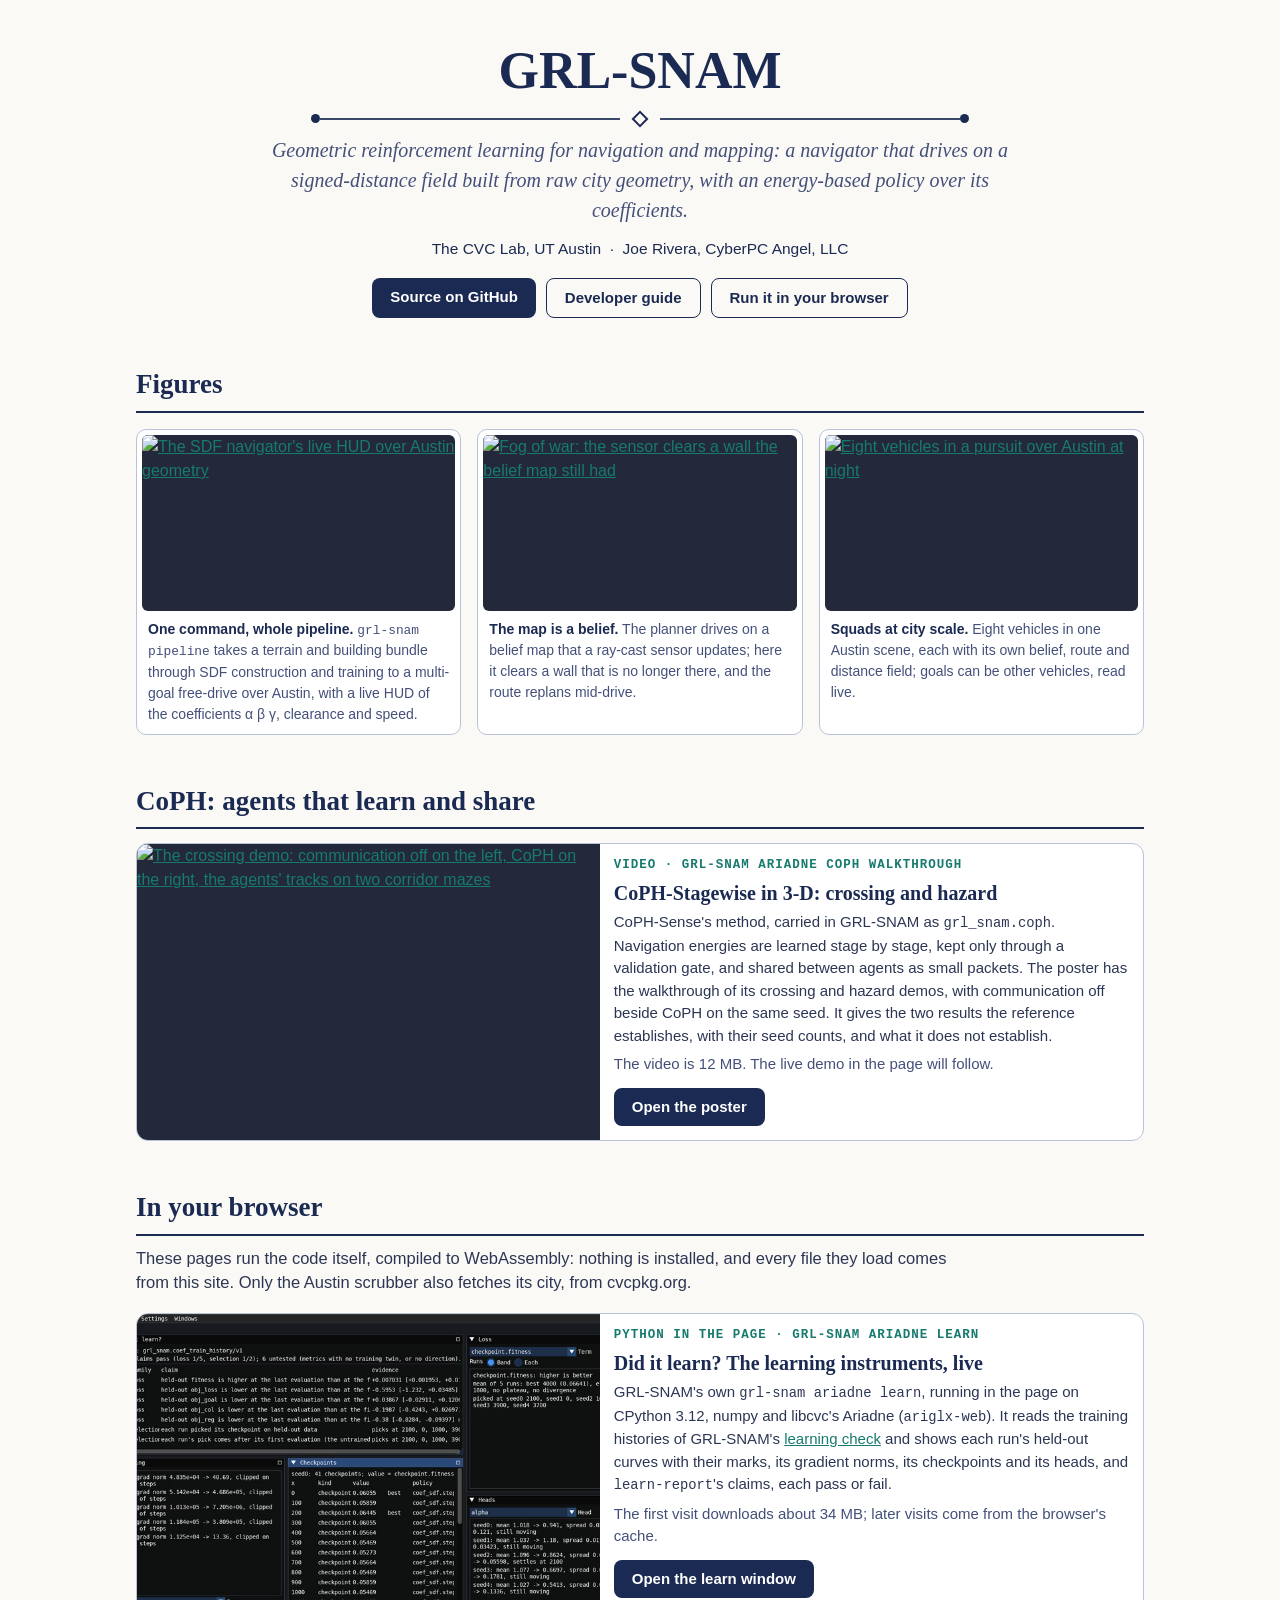
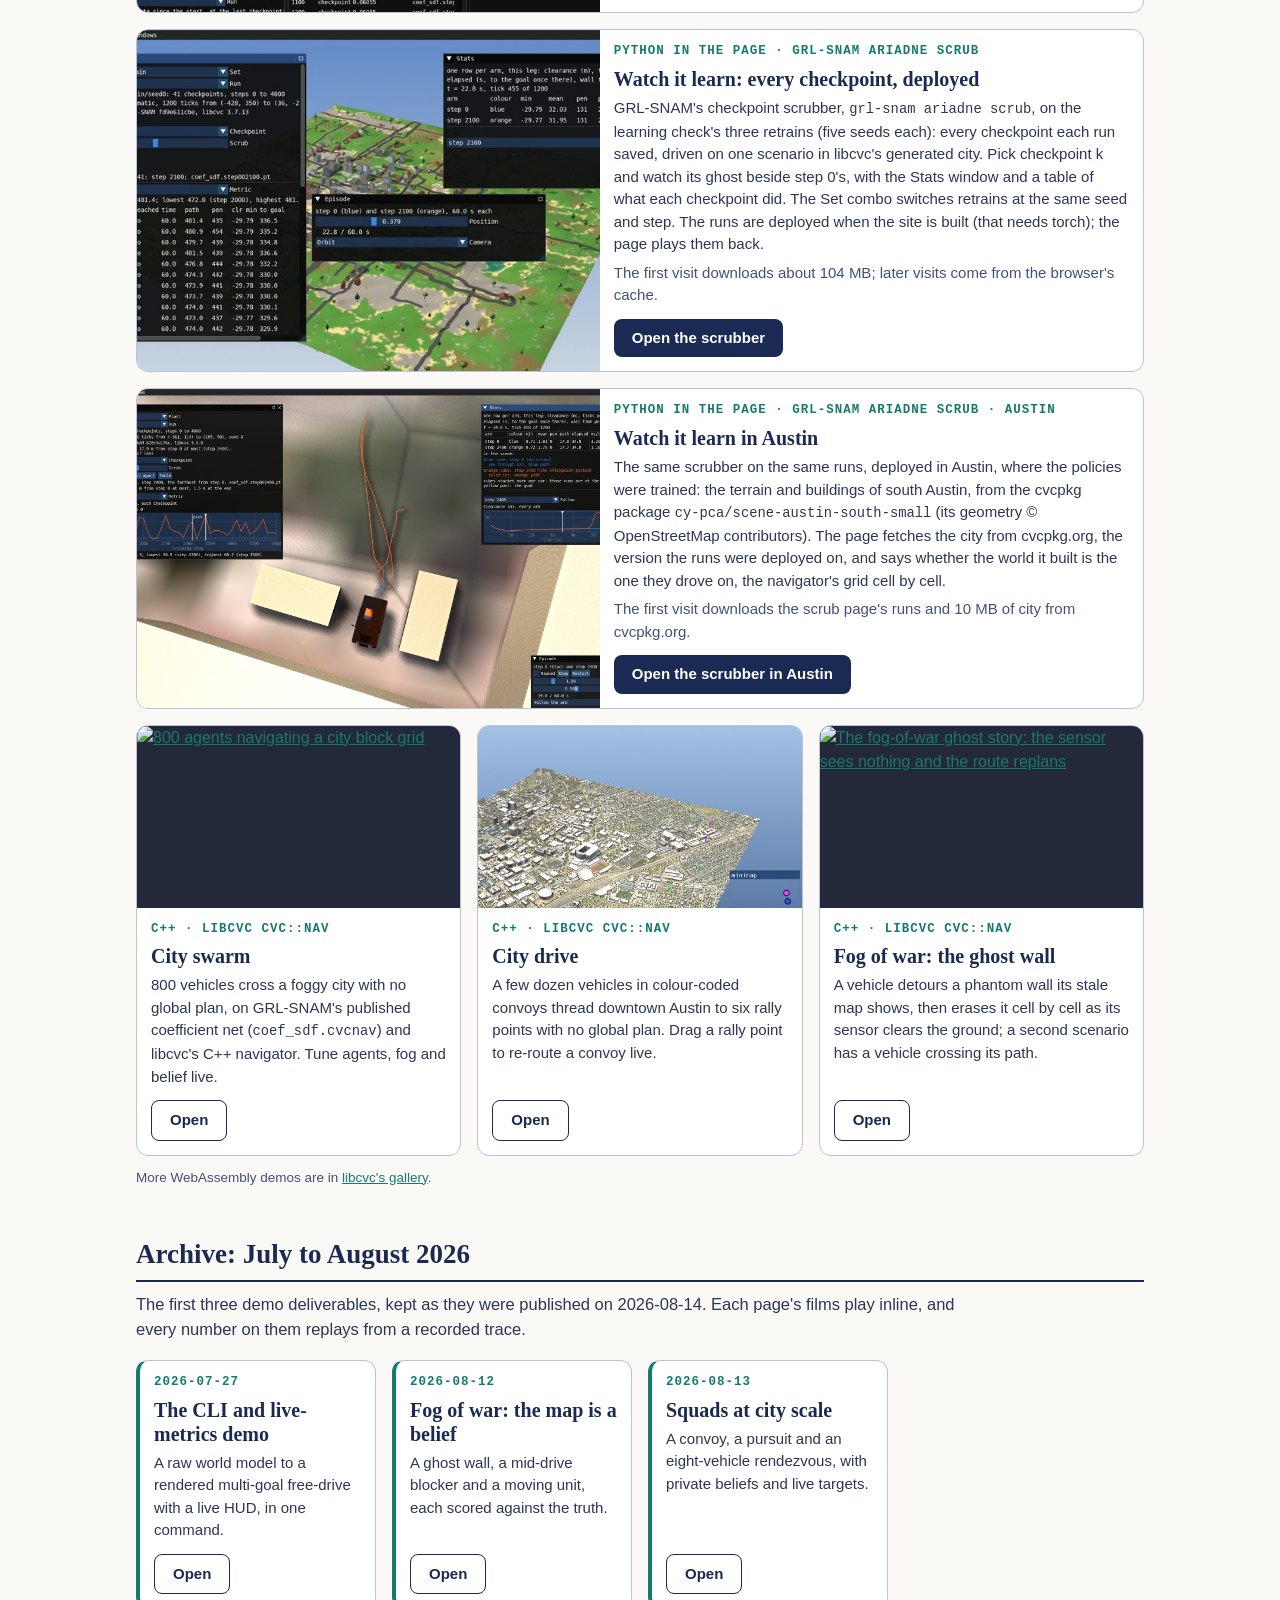
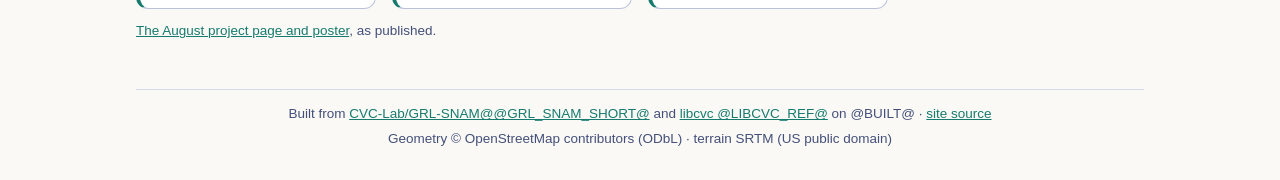
==== commit 601d48a4: "Merge remote-tracking branch 'origin/main' into feat/scrub-austin-world # Conflicts: #	tools/assembl" ====
--- a/site/index.html
+++ b/site/index.html
@@ -63,7 +63,11 @@
 
   <h2 id="browser">In your browser</h2>
   <p class="lede">These pages run the code itself, compiled to WebAssembly: nothing is installed, and every
-  file they load comes from this site.</p>
+  file they load comes from this site.
+<!-- scrub-austin:begin -->
+  Only the Austin scrubber also fetches its city, from cvcpkg.org.
+<!-- scrub-austin:end -->
+  </p>
   <div class="cards">
 <!-- learn:begin -->
     <div class="card feature">
@@ -97,6 +101,22 @@
       </div>
     </div>
 <!-- scrub:end -->
+<!-- scrub-austin:begin -->
+    <div class="card feature">
+      <a class="thumb" href="scrub-austin/"><img src="img/scrub-austin.jpg" alt="The scrub port in Austin: the Scrub and Stats windows, and checkpoint k's Humvee followed from above between Austin's buildings"></a>
+      <div class="body">
+        <div class="tag">Python in the page · grl-snam ariadne scrub · Austin</div>
+        <h3>Watch it learn in Austin</h3>
+        <p>The same scrubber on the same runs, deployed in Austin, where the policies were trained:
+        the terrain and buildings of south Austin, from the cvcpkg package
+        <code>cy-pca/scene-austin-south-small</code> (its geometry © OpenStreetMap contributors). The
+        page fetches the city from cvcpkg.org, the version the runs were deployed on, and says whether
+        the world it built is the one they drove on, the navigator's grid cell by cell.</p>
+        <p class="note">The first visit downloads the scrub page's runs and 10 MB of city from cvcpkg.org.</p>
+        <div class="go"><a class="btn" href="scrub-austin/">Open the scrubber in Austin</a></div>
+      </div>
+    </div>
+<!-- scrub-austin:end -->
     <div class="card">
       <a class="thumb" href="https://transfix.github.io/libcvc/nav_city_swarm/"><img src="img/nav_city_swarm.jpg" alt="800 agents navigating a city block grid" loading="lazy"></a>
       <div class="body">
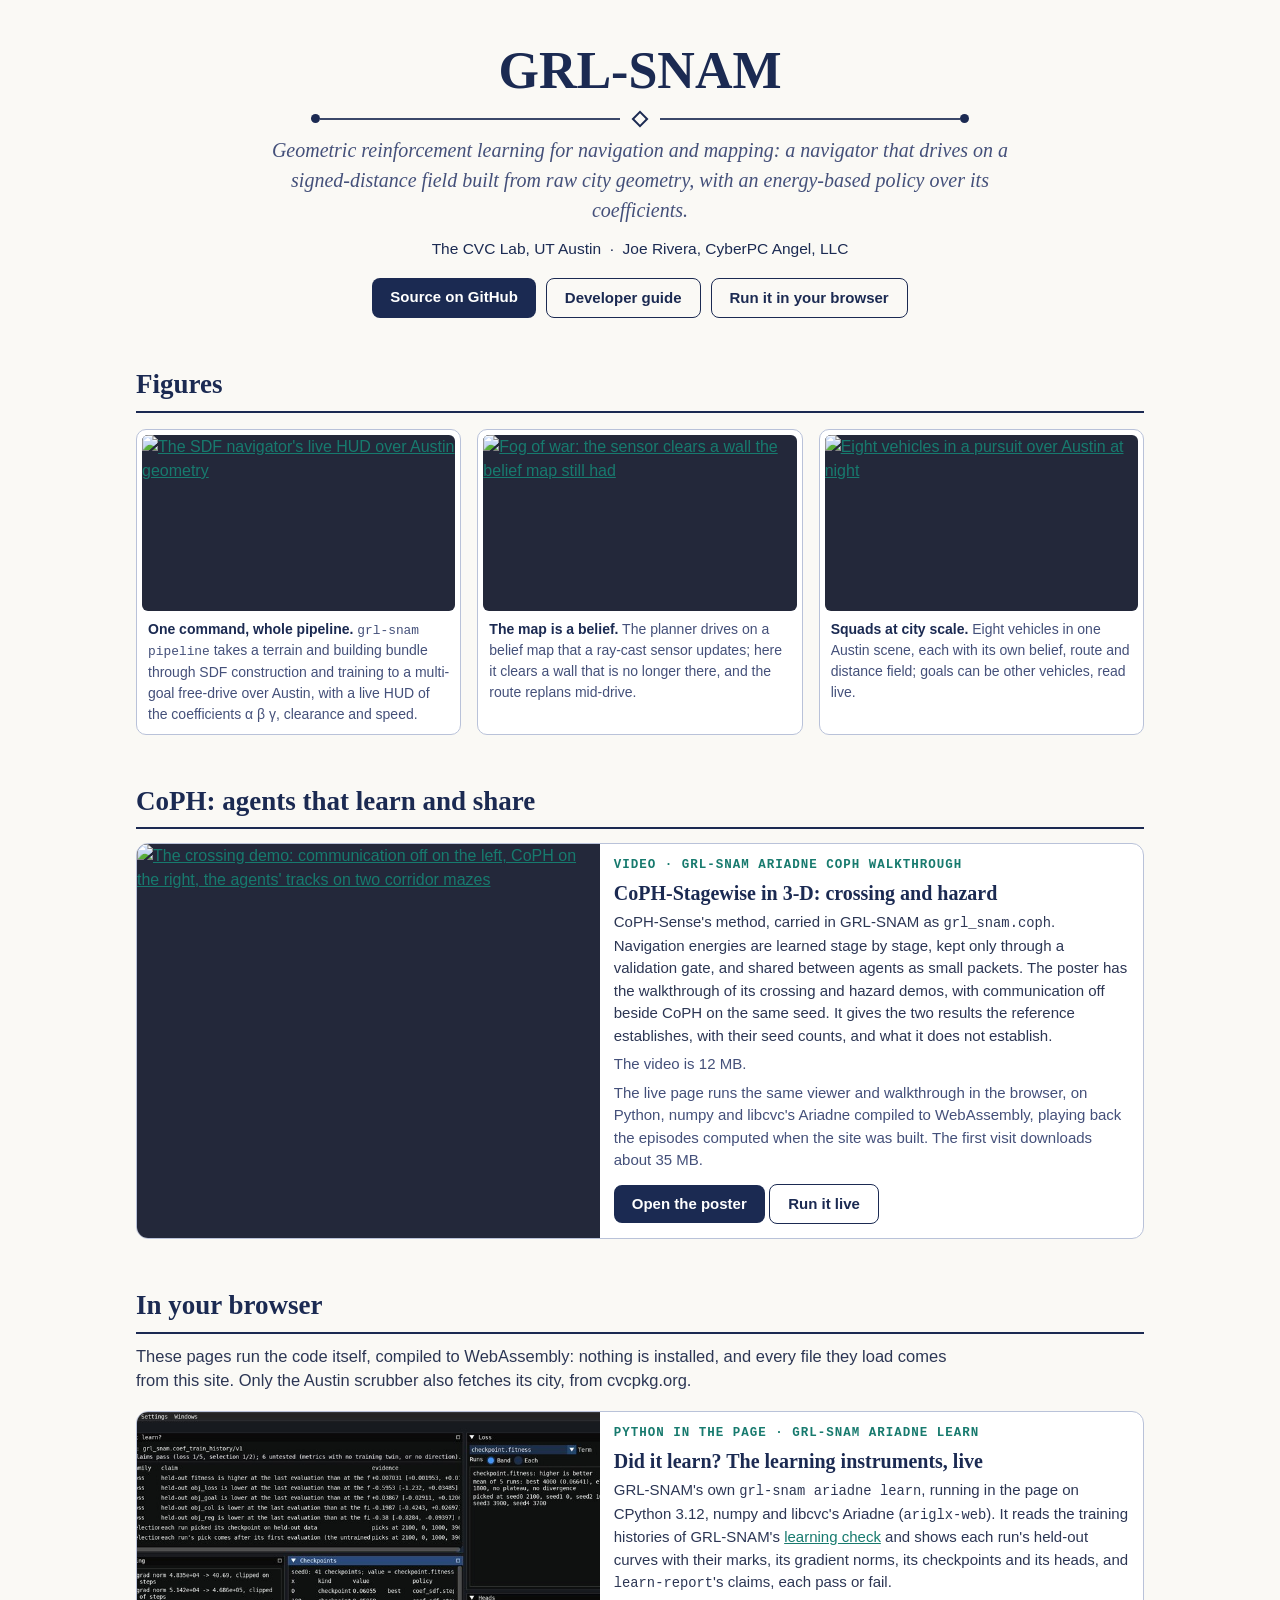
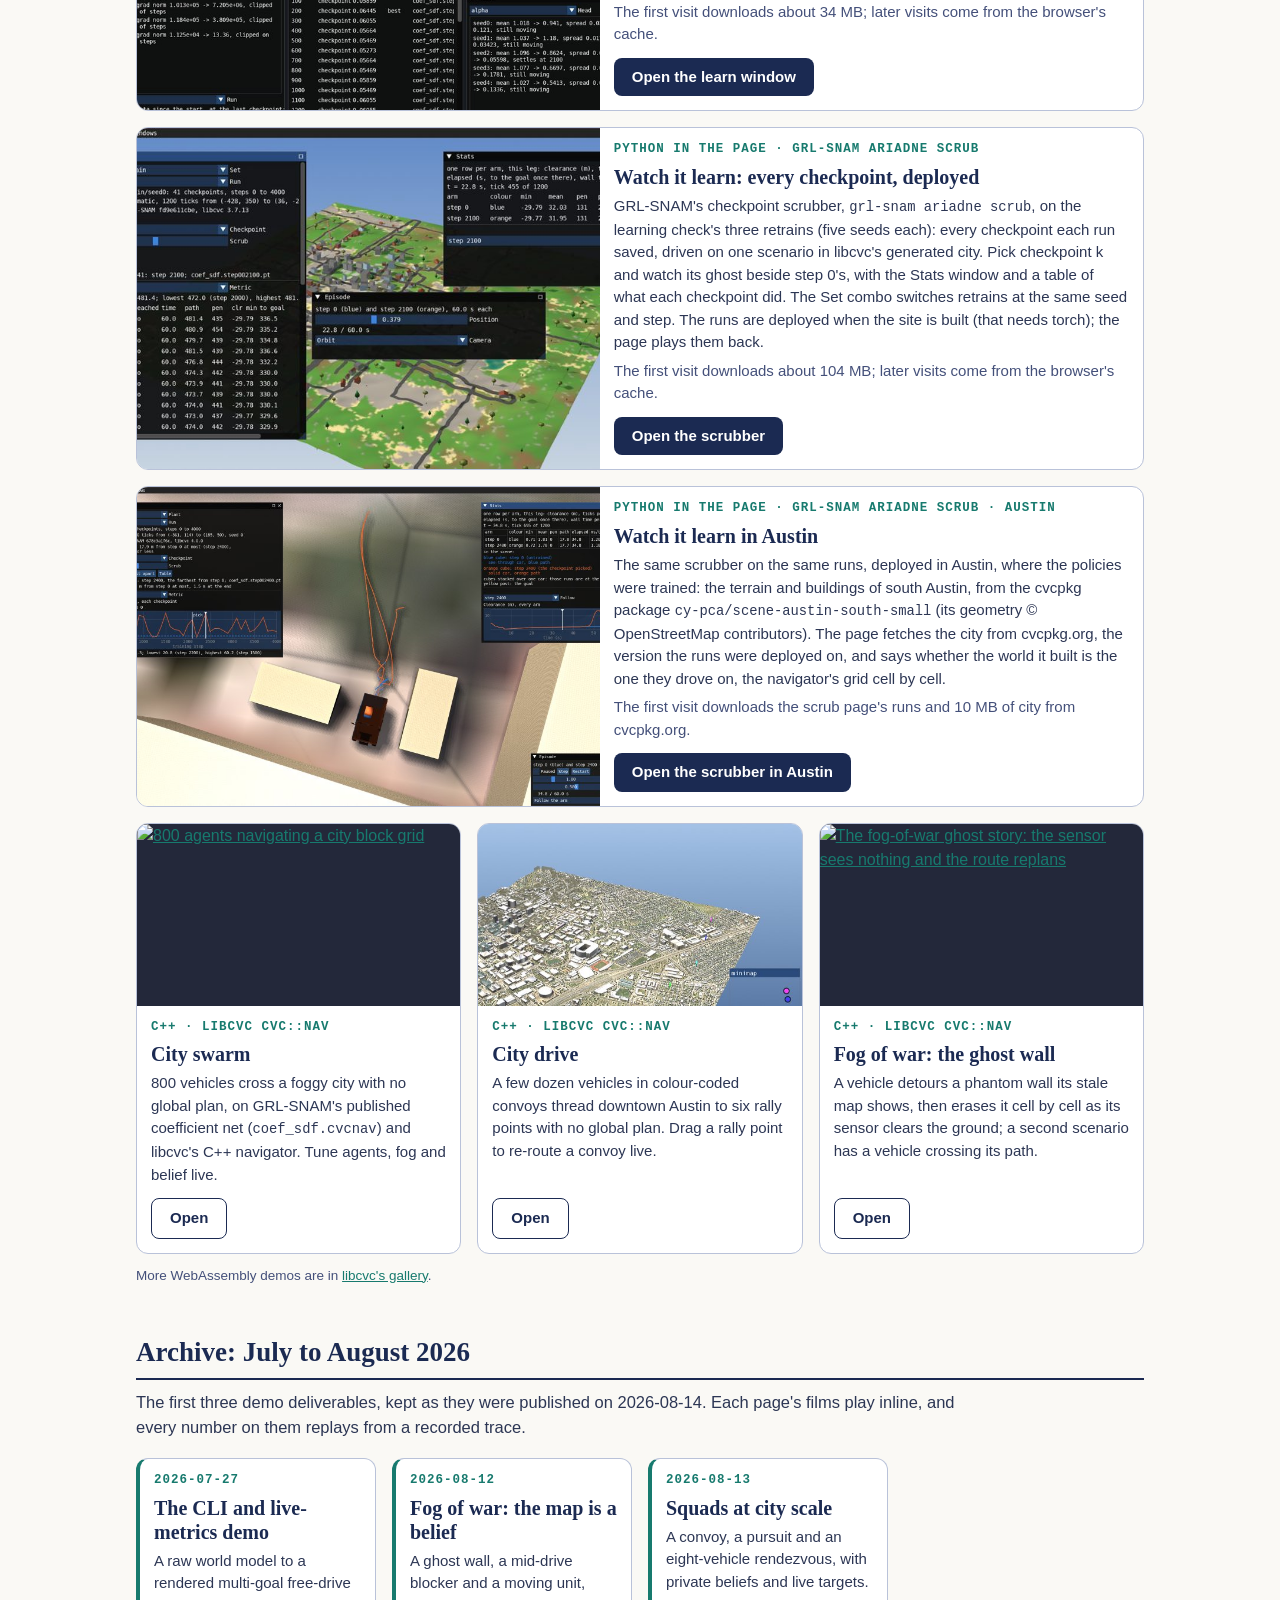
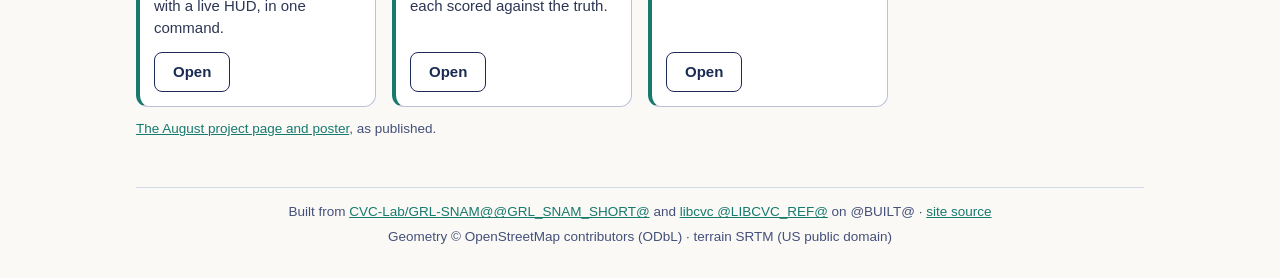
==== commit b59a4b67: "The CoPH page, coph/live/, inside the poster When GRL-SNAM's pages/assemble.py has --coph-only (CVC-" ====
--- a/site/index.html
+++ b/site/index.html
@@ -54,8 +54,17 @@
         small packets. The poster has the walkthrough of its crossing and hazard demos, with
         communication off beside CoPH on the same seed. It gives the two results the reference
         establishes, with their seed counts, and what it does not establish.</p>
-        <p class="note">The video is 12 MB. The live demo in the page will follow.</p>
-        <div class="go"><a class="btn" href="coph/">Open the poster</a></div>
+        <p class="note">The video is 12 MB.</p>
+<!-- coph-live:begin -->
+        <p class="note">The live page runs the same viewer and walkthrough in the browser, on
+        Python, numpy and libcvc's Ariadne compiled to WebAssembly, playing back the episodes
+        computed when the site was built. The first visit downloads about 35 MB.</p>
+<!-- coph-live:end -->
+        <div class="go"><a class="btn" href="coph/">Open the poster</a>
+<!-- coph-live:begin -->
+          <a class="btn ghost" href="coph/live/?demo=crossing">Run it live</a>
+<!-- coph-live:end -->
+        </div>
       </div>
     </div>
   </div>
